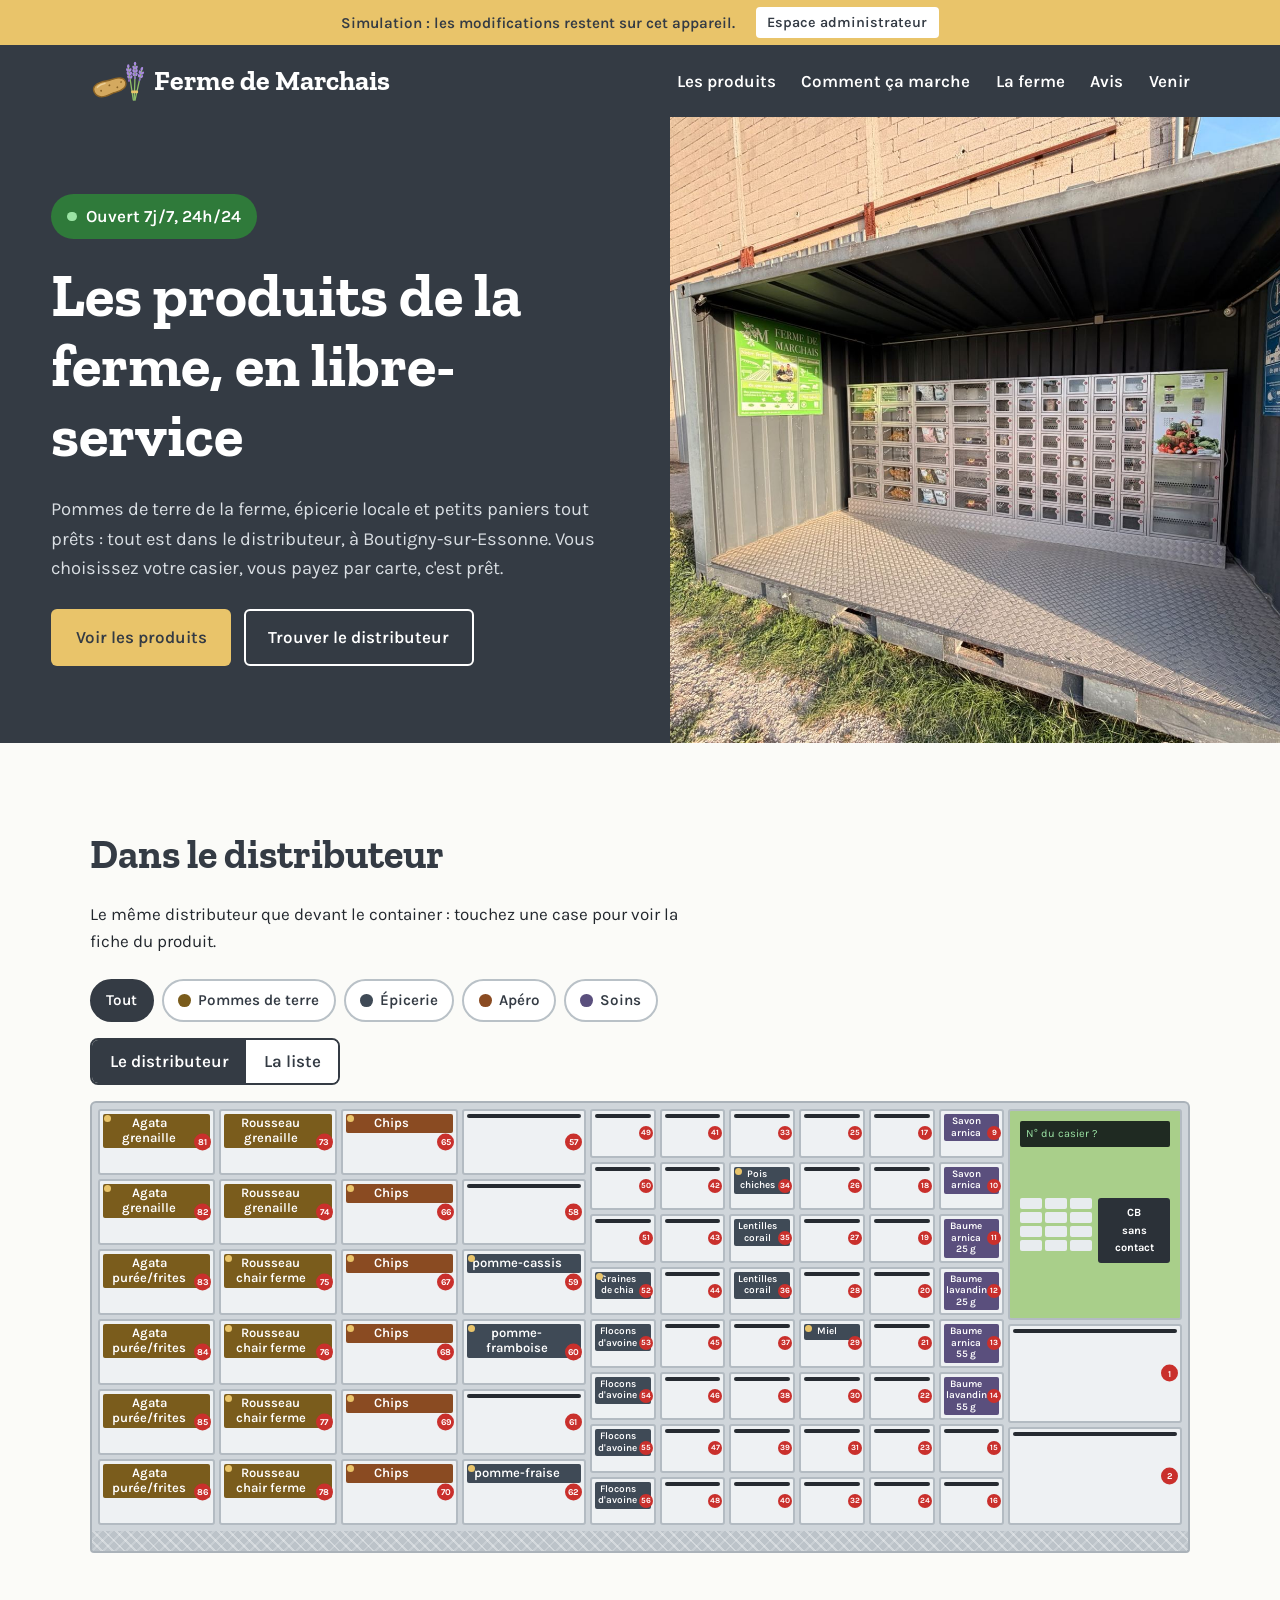
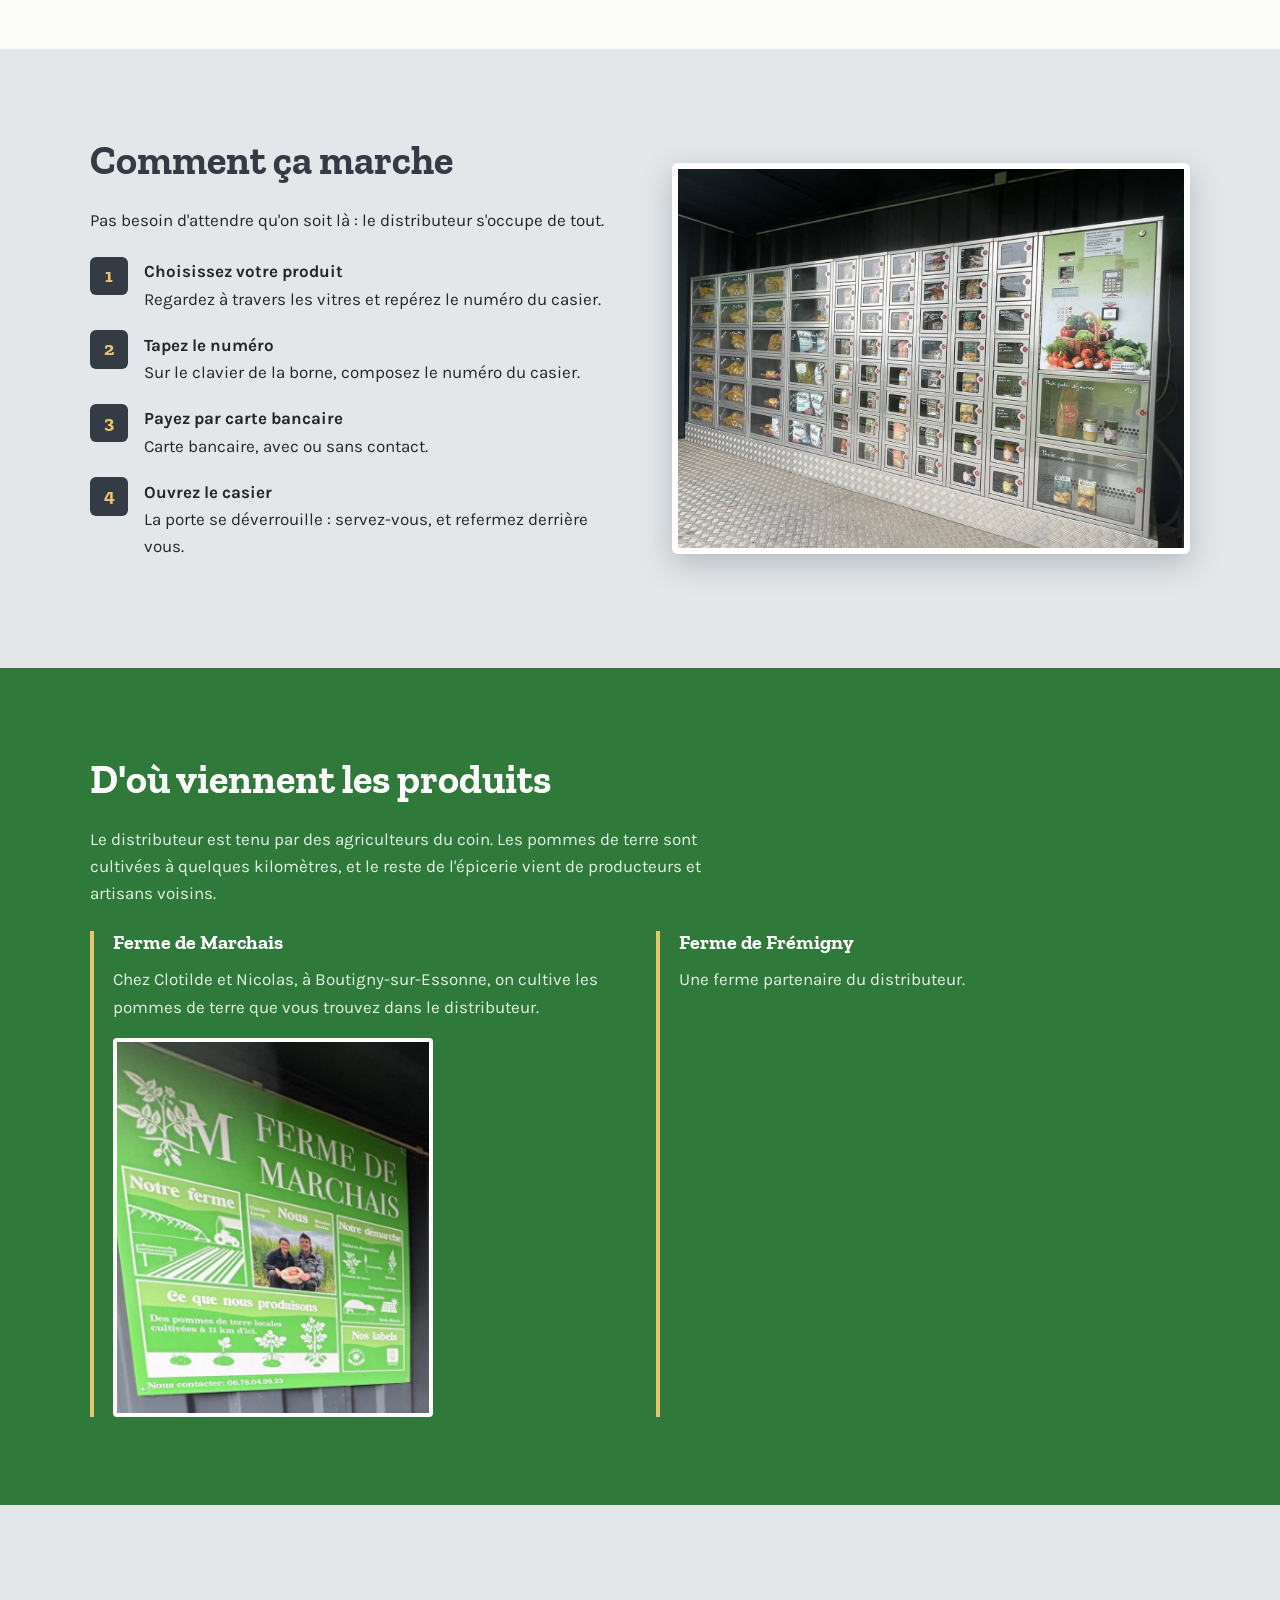
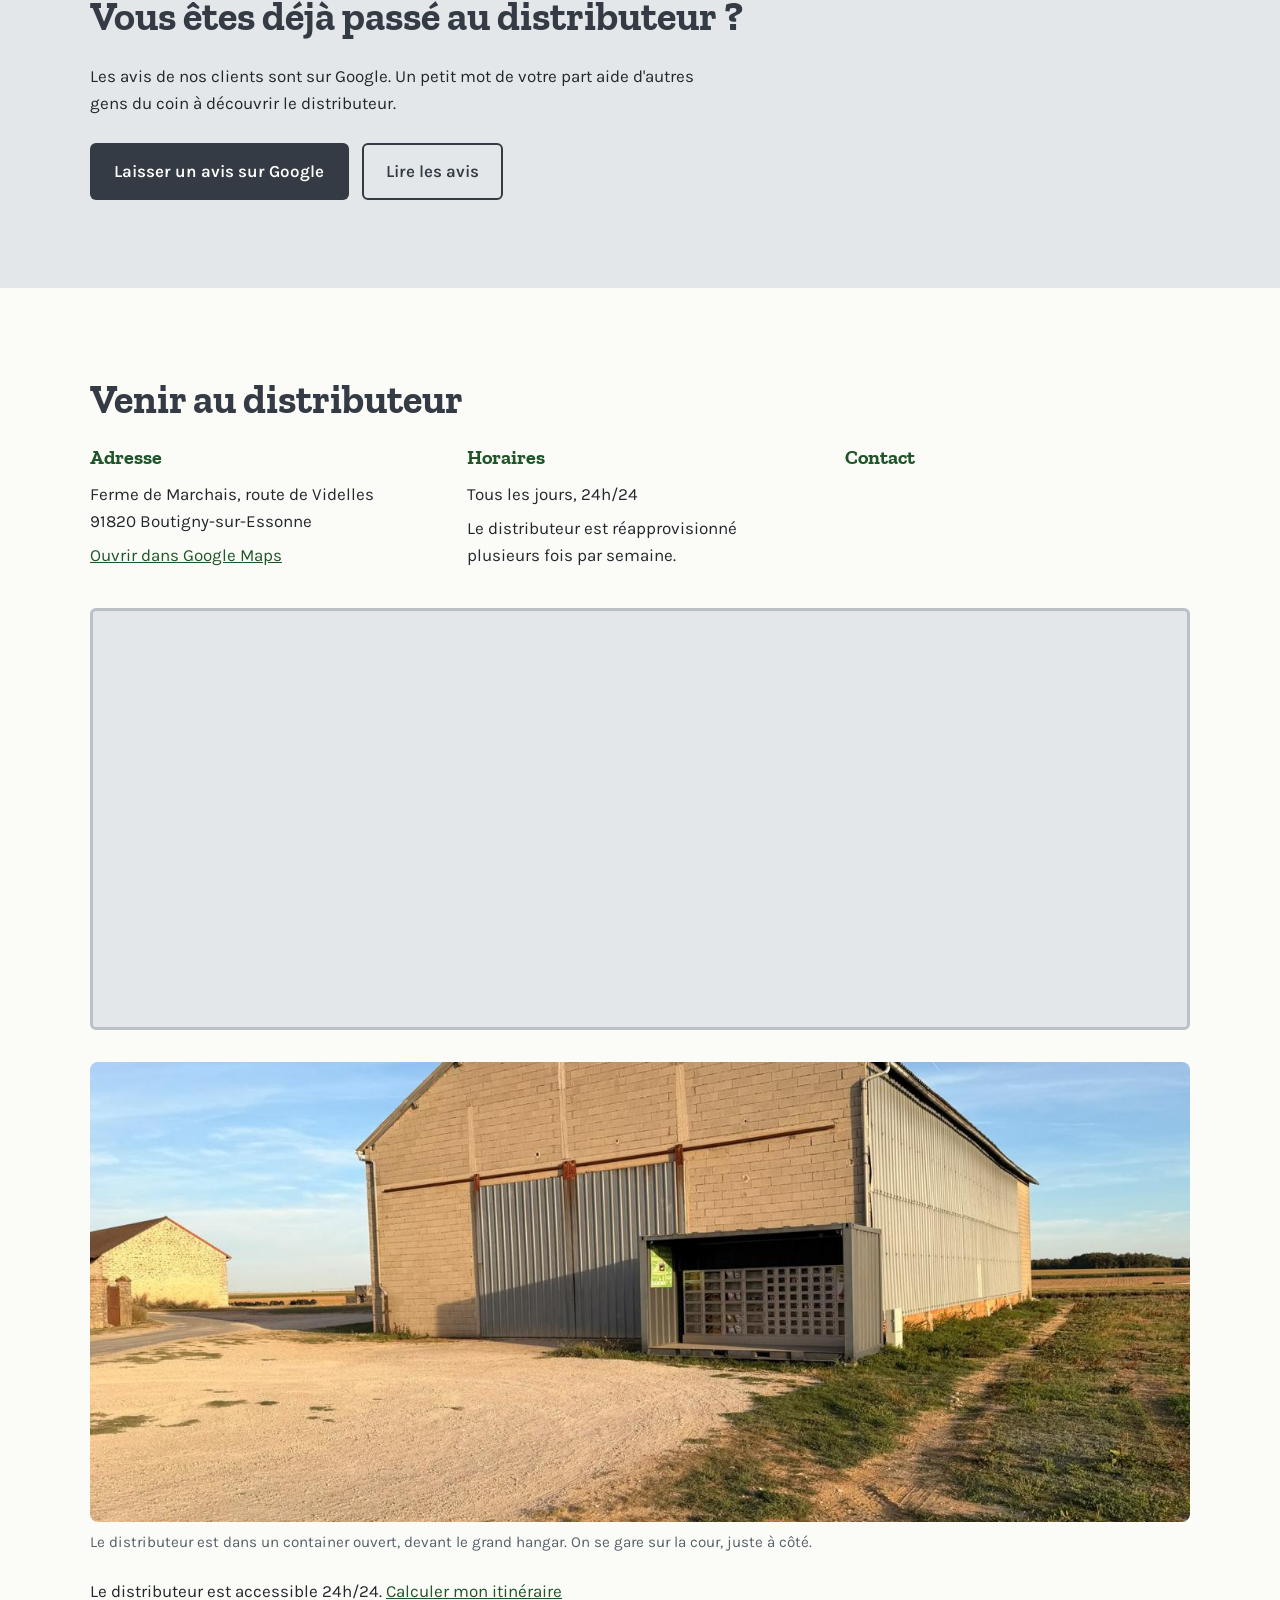
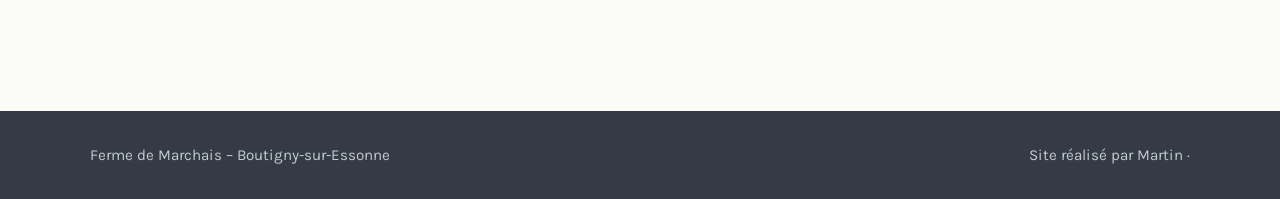
==== public/index.html @ 1f1c1bb7 "Logo : pomme de terre allongée, forme chair ferme Co-Authored-By: Claude Opus 5.5 <noreply@anthropic" ====
<!DOCTYPE html>
<html lang="fr">
<head>
<meta charset="utf-8">
<meta name="viewport" content="width=device-width, initial-scale=1, viewport-fit=cover">
<title>Le distributeur de la Ferme de Marchais – Boutigny-sur-Essonne</title>
<meta name="description" content="Distributeur automatique de produits de la ferme à Boutigny-sur-Essonne : pommes de terre, épicerie locale, packs petit-déjeuner et apéro. Paiement par carte bancaire.">

<!--
  ==========================================================
  SITE DU DISTRIBUTEUR – version test (Martin)
  ==========================================================
  Tout le site tient dans ce seul fichier :
    1. <style>  : l'apparence (couleurs, polices, mise en page)
    2. <body>   : le contenu, section par section
    3. <script> : une toute petite partie interactive (menu mobile)

  Les textes surlignés en jaune (classe "a-completer") sont
  des informations à vérifier ou compléter avec Nicolas.
  Une fois remplies, supprime simplement class="a-completer".

  Version publiée sur Claude : le contenu des casiers est enregistré
  dans la base de l'artifact, et les personnes qui ont le droit de
  modifier l'artifact voient le bouton "Modifier" dans chaque fiche.
  ==========================================================
-->

<!-- ===== POUR GOOGLE =====
     Ces lignes aident Google à comprendre le site et à afficher la ferme
     dans les résultats locaux. Remplacez https://votre-domaine.fr par
     l'adresse définitive du site une fois le nom de domaine en place. -->
<link rel="canonical" href="https://votre-domaine.fr/">
<meta property="og:type" content="website">
<meta property="og:title" content="Le distributeur de la Ferme de Marchais">
<meta property="og:description" content="Pommes de terre, chips, épicerie locale et jus de fruits en libre-service, 24h/24, à Boutigny-sur-Essonne. Paiement par carte bancaire.">
<meta property="og:image" content="https://votre-domaine.fr/photos/chips.jpg">
<meta property="og:locale" content="fr_FR">
<script type="application/ld+json">
{
  "@context": "https://schema.org",
  "@type": "GroceryStore",
  "name": "Distributeur automatique de la Ferme de Marchais",
  "description": "Distributeur automatique de produits de la ferme : pommes de terre, chips artisanales, épicerie locale et jus de fruits, en libre-service 24h/24.",
  "url": "https://votre-domaine.fr/",
  "address": {
    "@type": "PostalAddress",
    "addressLocality": "Boutigny-sur-Essonne",
    "postalCode": "91820",
    "addressCountry": "FR"
  },
  "geo": { "@type": "GeoCoordinates", "latitude": 48.4445002, "longitude": 2.3921995 },
  "openingHoursSpecification": {
    "@type": "OpeningHoursSpecification",
    "dayOfWeek": ["Monday","Tuesday","Wednesday","Thursday","Friday","Saturday","Sunday"],
    "opens": "00:00", "closes": "23:59"
  },
  "paymentAccepted": "Carte bancaire",
  "currenciesAccepted": "EUR",
  "areaServed": "Boutigny-sur-Essonne et alentours"
}
</script>

<link rel="preconnect" href="https://fonts.googleapis.com">
<link rel="preconnect" href="https://fonts.gstatic.com" crossorigin>
<link href="https://fonts.googleapis.com/css2?family=Zilla+Slab:wght@500;700&family=Karla:wght@400;600&display=swap" rel="stylesheet">

<style>
  /* ---------- 1. Les couleurs du site ----------
     Tirées des photos : le vert du panneau de la ferme,
     le gris ardoise du container, l'inox des casiers
     et le jaune des sacs de pommes de terre. */
  :root {
    --vert: #2f7a3a;        /* vert du panneau "Ferme de Marchais" */
    --vert-fonce: #1f5528;
    --ardoise: #343b44;     /* gris du container */
    --inox: #e3e7ea;        /* métal des casiers */
    --inox-bord: #b9c1c7;
    --patate: #e9c46a;      /* sacs de pommes de terre */
    --papier: #fbfbf8;
    --texte: #22272d;
    --texte-doux: #56606b;

    --police-titre: "Zilla Slab", Rockwell, "Roboto Slab", Georgia, serif;
    --police-texte: "Karla", "Segoe UI", Roboto, Helvetica, Arial, sans-serif;

    box-sizing: border-box;
    padding-top: env(safe-area-inset-top, 0px);
    padding-bottom: env(safe-area-inset-bottom, 0px);
  }
  *, *::before, *::after { box-sizing: inherit; }
  html { scroll-behavior: smooth; scroll-padding-top: calc(4.5rem + env(safe-area-inset-top, 0px)); }
  @media (prefers-reduced-motion: reduce) { html { scroll-behavior: auto; } }

  body {
    margin: 0;
    background: var(--papier);
    color: var(--texte);
    font-family: var(--police-texte);
    font-size: 1.0625rem;
    line-height: 1.6;
  }
  img { max-width: 100%; display: block; }
  a { color: var(--vert-fonce); }
  :focus-visible { outline: 3px solid var(--patate); outline-offset: 3px; }

  h1, h2, h3 { font-family: var(--police-titre); line-height: 1.15; margin: 0 0 .6em; }
  h2 { font-size: clamp(1.8rem, 4vw, 2.5rem); color: var(--ardoise); }
  h3 { font-size: 1.25rem; }
  p  { margin: 0 0 1em; max-width: 62ch; }

  .conteneur { width: min(1100px, 100% - 2.5rem); margin-inline: auto; }
  section { padding: clamp(3rem, 8vw, 5.5rem) 0; }

  /* Les infos à compléter apparaissent surlignées */
  .a-completer { background: #fff1a8; color: var(--texte); padding: 0 .25em; border-radius: 3px; }

  /* ---------- 2. Barre du haut ---------- */
  .entete {
    position: sticky; top: 0; z-index: 10;
    background: var(--ardoise); color: #fff;
  }
  .entete .conteneur { display: flex; align-items: center; justify-content: space-between; height: 4.5rem; }
  .logo { font-family: var(--police-titre); font-weight: 700; font-size: 1.75rem; color: #fff; text-decoration: none; white-space: nowrap;
          display: flex; align-items: center; gap: .55rem; }
  .logo-dessin { height: 2.6rem; width: auto; flex-shrink: 0; }
  .menu { display: flex; gap: 1.6rem; list-style: none; margin: 0; padding: 0; }
  .menu a { color: #fff; text-decoration: none; font-weight: 600; white-space: nowrap; }
  @media (max-width: 1000px) { .menu { gap: 1rem; } }
  .menu a:hover { color: var(--patate); }
  .bouton-menu { display: none; background: none; border: 2px solid #fff; color: #fff;
                 font: inherit; font-weight: 600; padding: .35rem .8rem; border-radius: 4px; cursor: pointer; }

  @media (max-width: 760px) {
    .logo { font-size: 1.35rem; gap: .4rem; }
    .logo-dessin { height: 2.1rem; }
    .bouton-menu { display: block; }
    .menu { display: none; position: absolute; top: 4.5rem; left: 0; right: 0;
            flex-direction: column; gap: 0; background: var(--ardoise); padding: .5rem 1.25rem 1rem; }
    .menu.ouvert { display: flex; }
    .menu a { display: block; padding: .7rem 0; border-top: 1px solid rgba(255,255,255,.15); }
  }

  /* ---------- 3. L'accueil (la photo du container) ---------- */
  .accueil { background: var(--ardoise); color: #fff; padding: 0; }
  .accueil-grille { display: grid; grid-template-columns: 1.1fr 1fr; align-items: stretch; min-height: 34rem; }
  .accueil-texte { padding: clamp(2.5rem, 6vw, 5rem) clamp(1.25rem, 4vw, 3.5rem); align-self: center; }
  .accueil h1 { font-size: clamp(2.3rem, 5.5vw, 3.8rem); margin-bottom: .4em; }
  .accueil p { color: #d9dee3; font-size: 1.15rem; }
  .accueil-photo { background-size: cover; background-position: center; min-height: 20rem; }
  .ouvert-badge {
    display: inline-flex; align-items: center; gap: .6rem;
    background: var(--vert); color: #fff; font-weight: 600;
    padding: .55rem 1rem; border-radius: 999px; margin-bottom: 1.4rem;
  }
  .ouvert-badge::before { content: ""; width: .6rem; height: .6rem; border-radius: 50%; background: #9be3a4; }
  .boutons { display: flex; flex-wrap: wrap; gap: .8rem; margin-top: 1.6rem; }
  .bouton {
    display: inline-block; padding: .8rem 1.4rem; border-radius: 6px;
    font-weight: 600; text-decoration: none; border: 2px solid transparent;
  }
  .bouton-plein { background: var(--patate); color: var(--ardoise); }
  .bouton-plein:hover { background: #f2d488; }
  .bouton-vide { border-color: #fff; color: #fff; }
  .bouton-vide:hover { background: rgba(255,255,255,.1); }

  @media (max-width: 860px) {
    .accueil-grille { grid-template-columns: 1fr; }
    .accueil-photo { order: -1; min-height: 16rem; }
  }

  /* ---------- 4. La façade du distributeur ----------
     Largeurs relevées sur la photo : 4 colonnes de grands casiers,
     6 colonnes de petits casiers, puis la borne de paiement.
     Le rapport largeur / hauteur (1480 / 435) est celui du vrai meuble. */
  .filtres { display: flex; flex-wrap: wrap; gap: .5rem; margin: 1.5rem 0 1rem; }
  .filtre {
    font: inherit; font-weight: 600; font-size: .95rem; cursor: pointer;
    display: inline-flex; align-items: center; gap: .45rem;
    padding: .45rem .9rem; border-radius: 999px;
    background: #fff; color: var(--ardoise); border: 2px solid var(--inox-bord);
  }
  .filtre.actif { background: var(--ardoise); color: #fff; border-color: var(--ardoise); }
  .pastille { width: .8rem; height: .8rem; border-radius: 50%; display: inline-block; }

  /* Couleur de la vitre selon la famille de produits */
  .pdt      { --teinte: #7a5c1c; }
  .epicerie { --teinte: #3f4a56; }
  .apero    { --teinte: #8a4b22; }
  .soins    { --teinte: #5a4f7d; }
  .pack     { --teinte: #2f7a3a; }
  .vide     { --teinte: #262b31; }
  .pastille { background: var(--teinte); }

  .glisser { display: none; color: var(--texte-doux); font-size: .9rem; margin-bottom: .5rem; }
  .facade-defil { overflow-x: auto; padding-bottom: .5rem; -webkit-overflow-scrolling: touch; }
  .facade {
    min-width: 1000px;
    aspect-ratio: 1480 / 435;
    display: grid;
    grid-template-columns: 125fr 125fr 125fr 132fr repeat(6, 70fr) 185fr;
    gap: 4px; padding: 6px;
    background: #cfd5da;
    border: 2px solid #aab2b9; border-bottom: 0;
    border-radius: 6px 6px 0 0;
  }
  .socle {
    min-width: 1000px; height: 22px;
    background:
      repeating-linear-gradient(45deg, transparent 0 6px, rgba(255,255,255,.35) 6px 8px),
      repeating-linear-gradient(-45deg, #bcc3c9 0 6px, #c9cfd4 6px 8px);
    border: 2px solid #aab2b9; border-top: 0; border-radius: 0 0 4px 4px;
  }
  .colonne { display: grid; gap: 4px; }
  .colonne.grands { grid-template-rows: repeat(6, 1fr); }
  .colonne.petits { grid-template-rows: repeat(8, 1fr); }
  .colonne.borne  { grid-template-rows: 225fr 105fr 105fr; }

  .case {
    position: relative; min-width: 0; min-height: 0;
    padding: 3px; cursor: pointer;
    background: #eef1f3; border: 2px solid #b3bbc2; border-radius: 3px;
    font: inherit; color: #fff; display: flex;
  }
  .case .vitre {
    flex: 1; min-width: 0; overflow: hidden;
    background: var(--teinte); border-radius: 2px;
    display: flex; align-items: center; justify-content: center; text-align: center;
    font-size: 11px; line-height: 1.15; font-weight: 600; padding: 2px 3px;
  }
  .colonne.grands .case .vitre { font-size: 13px; padding-right: 18px; }
  .colonne.petits .case .vitre { font-size: 10px; padding-right: 13px; hyphens: auto; }
  .colonne.petits .case .no { width: 14px; height: 14px; font-size: 8px; right: 1px; }
  .case .no {
    position: absolute; right: 2px; top: 50%; transform: translateY(-50%);
    width: 17px; height: 17px; border-radius: 50%;
    background: #c9302c; color: #fff; font-size: 9px; font-weight: 700;
    display: grid; place-items: center;
  }
  .case.vide .vitre { color: #7d8791; font-weight: 400; }
  .case:hover { border-color: var(--ardoise); }
  .case.choisie { border-color: var(--patate); box-shadow: 0 0 0 3px var(--patate); z-index: 1; }
  .facade.filtre-on .case:not(.garde) { opacity: .25; }

  .case.pack .vitre { font-size: 15px; font-family: var(--police-titre); }
  .borne-ecran {
    background: #a9cf8a; border: 2px solid #b3bbc2; border-radius: 3px;
    display: grid; grid-template-columns: 1fr 1fr; gap: 6px; padding: 10px; cursor: pointer;
    font: inherit; color: var(--ardoise); text-align: left;
  }
  .borne-ecran .ecran { grid-column: 1 / -1; background: #1f2a22; color: #9be3a4; border-radius: 2px;
                        font-size: 11px; padding: 4px 6px; align-self: start; }
  .borne-ecran .clavier { display: grid; grid-template-columns: repeat(3, 1fr); gap: 3px; align-self: start; }
  .borne-ecran .clavier span { background: #e8ecef; border-radius: 2px; height: 11px; }
  .borne-ecran .cb { align-self: start; background: #2b3138; color: #fff; border-radius: 3px;
                     font-size: 11px; font-weight: 700; padding: 6px 4px; text-align: center; }

  .fiche {
    margin-top: 1.2rem; min-height: 7.5rem;
    background: #fff; border: 3px solid var(--inox-bord); border-radius: 6px;
    padding: 1.2rem 1.4rem;
    display: grid; grid-template-columns: auto 1fr auto; gap: .4rem 1.2rem; align-items: start;
  }
  .fiche-vide { grid-column: 1 / -1; color: var(--texte-doux); margin: 0; align-self: center; }
  .fiche .grand-no {
    width: 3rem; height: 3rem; border-radius: 50%;
    background: #c9302c; color: #fff; font-weight: 700; font-size: 1.15rem;
    display: grid; place-items: center;
  }
  .fiche .fiche-photo { margin-top: .8rem; max-width: 260px; max-height: 220px; object-fit: cover; border-radius: 4px; border: 3px solid var(--inox); }
  .fiche h3 { margin: .1rem 0 .3rem; font-size: 1.4rem; color: var(--ardoise); }
  .fiche p { margin: 0; color: var(--texte-doux); }
  .fiche .fiche-prix { font-family: var(--police-titre); font-weight: 700; font-size: 1.5rem; color: var(--vert-fonce); white-space: nowrap; }
  .fiche .famille { display: inline-flex; align-items: center; gap: .4rem; font-size: .9rem; margin-top: .5rem; color: var(--texte-doux); }
  @media (max-width: 1060px) { .glisser { display: block; } }

  /* Bascule distributeur / liste */
  .vues { display: inline-flex; border: 2px solid var(--ardoise); border-radius: 8px; overflow: hidden; margin-bottom: 1rem; }
  .vue { font: inherit; font-weight: 600; padding: .5rem 1.1rem; border: 0; background: #fff; color: var(--ardoise); cursor: pointer; }
  .vue[aria-pressed="true"] { background: var(--ardoise); color: #fff; }

  /* Vue liste */
  .liste { list-style: none; margin: 0; padding: 0; display: grid; grid-template-columns: repeat(auto-fill, minmax(280px, 1fr)); gap: .8rem; }
  .produit {
    display: grid; grid-template-columns: auto 1fr auto; gap: .2rem .9rem; align-items: start;
    background: #fff; border: 2px solid var(--inox-bord); border-left: 8px solid var(--teinte); border-radius: 6px; padding: .9rem 1rem;
  }
  .produit img { grid-row: span 3; width: 64px; height: 64px; object-fit: cover; border-radius: 4px; }
  .produit.sans { grid-template-columns: 1fr auto; }
  .produit.sans p, .produit.sans .numeros { grid-column: 1 / -1; }
  .produit h3 { font-size: 1.05rem; margin: 0; color: var(--ardoise); }
  .produit .p-prix { font-family: var(--police-titre); font-weight: 700; color: var(--vert-fonce); white-space: nowrap; }
  .produit p { grid-column: 2 / -1; margin: 0; font-size: .92rem; color: var(--texte-doux); }
  .produit .numeros { grid-column: 2 / -1; display: flex; flex-wrap: wrap; gap: .25rem; margin-top: .3rem; font-size: .8rem; color: var(--texte-doux); align-items: center; }
  .produit .numeros b { background: #c9302c; color: #fff; border-radius: 999px; min-width: 1.5rem; padding: 0 .35rem; text-align: center; font-size: .75rem; line-height: 1.5rem; }
  .liste .masque { display: none; }
  @media (max-width: 560px) {
    .fiche { grid-template-columns: auto 1fr; }
    .fiche .fiche-prix { grid-column: 2; }
  }

  /* ---------- 5. Mode d'emploi ---------- */
  .fond-inox { background: var(--inox); }
  .deux-colonnes { display: grid; grid-template-columns: 1fr 1fr; gap: clamp(2rem, 5vw, 4rem); align-items: center; }
  @media (max-width: 860px) { .deux-colonnes { grid-template-columns: 1fr; } }
  .photo-cadre { border: 6px solid #fff; border-radius: 6px; box-shadow: 0 10px 30px rgba(52,59,68,.25); }
  ol.etapes { list-style: none; counter-reset: etape; padding: 0; margin: 1.5rem 0 0; }
  ol.etapes li {
    counter-increment: etape; position: relative;
    padding: 0 0 1.2rem 3.4rem; min-height: 2.6rem;
  }
  ol.etapes li::before {
    content: counter(etape);
    position: absolute; left: 0; top: -.1rem;
    width: 2.4rem; height: 2.4rem; border-radius: 6px;
    background: var(--ardoise); color: var(--patate);
    font-family: var(--police-titre); font-weight: 700; font-size: 1.2rem;
    display: grid; place-items: center;
  }
  ol.etapes strong { display: block; }

  /* ---------- 6. La ferme ---------- */
  .ferme { background: var(--vert); color: #fff; }
  .ferme h2 { color: #fff; }
  .ferme p { color: #e4f1e6; }
  .fermes { display: grid; grid-template-columns: 1fr 1fr; gap: 2rem; margin-top: 1.5rem; }
  @media (max-width: 760px) { .fermes { grid-template-columns: 1fr; } }
  .fermes > div { border-left: 4px solid var(--patate); padding-left: 1.2rem; }
  .ferme .a-completer { color: var(--texte); }

  /* ---------- 7. Accès et contact ---------- */
  .infos { display: grid; grid-template-columns: repeat(auto-fit, minmax(240px, 1fr)); gap: 2rem; }
  .infos h3 { color: var(--vert-fonce); }
  .infos p { margin-bottom: .4em; }


  /* ---------- Carte et panneau ---------- */
  .carte { margin-top: 2.5rem; border: 3px solid var(--inox-bord); border-radius: 6px; overflow: hidden; background: var(--inox); }
  .carte iframe { display: block; width: 100%; height: clamp(18rem, 45vw, 26rem); border: 0; }
  .panneau { margin-top: 1rem; width: 100%; max-width: 320px; border-radius: 4px; border: 4px solid #fff; }

  .bouton-avis-plein { background: var(--ardoise); color: #fff; }
  .bouton-avis-plein:hover { background: #4a525c; }
  .bouton-avis-vide { border-color: var(--ardoise); color: var(--ardoise); }
  .bouton-avis-vide:hover { background: #fff; }

  /* ---------- Fiche détaillée et administration ---------- */
  .etat { color: var(--texte-doux); font-size: .95rem; }
  .bandeau-admin { background: #fff5cf; border-left: 5px solid var(--patate); padding: .7rem 1rem; border-radius: 4px; margin: 1rem 0; }
  [hidden] { display: none !important; }

  dialog#fiche {
    width: min(760px, 100vw - 1.5rem); max-height: calc(100dvh - 2rem);
    padding: 0; border: 0; border-radius: 10px; background: #fff; color: var(--texte); overflow: auto;
    box-shadow: 0 20px 60px rgba(0,0,0,.35);
  }
  dialog#fiche::backdrop { background: rgba(35,40,46,.6); }
  .fiche-contenu { padding: 1.4rem 1.5rem 1.6rem; }
  .fiche-haut { display: flex; align-items: flex-start; gap: .9rem; }
  .fiche-haut h3 { font-size: 1.6rem; margin: .15rem 0 .2rem; color: var(--ardoise); flex: 1; }
  .grand-no { width: 2.8rem; height: 2.8rem; border-radius: 50%; background: #c9302c; color: #fff; font-weight: 700; display: grid; place-items: center; flex: none; }
  .fermer { font: inherit; font-size: 1.5rem; line-height: 1; background: none; border: 0; cursor: pointer; color: var(--texte-doux); padding: .2rem .4rem; }
  .fiche-infos { display: flex; flex-wrap: wrap; gap: .5rem 1rem; align-items: center; margin: .4rem 0 1rem; color: var(--texte-doux); }
  .fiche-prix { font-family: var(--police-titre); font-weight: 700; font-size: 1.6rem; color: var(--vert-fonce); }
  .badge-bio { background: #dff1e1; color: var(--vert-fonce); font-weight: 700; font-size: .85rem; padding: .15rem .6rem; border-radius: 999px; }
  .famille { display: inline-flex; align-items: center; gap: .4rem; }
  .galerie { display: grid; grid-template-columns: 1fr; gap: .5rem; margin-bottom: 1rem; }
  .galerie .principale { width: 100%; max-height: 360px; object-fit: cover; border-radius: 8px; background: var(--inox); }
  .vignettes { display: flex; gap: .5rem; flex-wrap: wrap; }
  .vignettes button { padding: 0; border: 3px solid transparent; border-radius: 6px; cursor: pointer; background: none; }
  .vignettes button[aria-current="true"] { border-color: var(--patate); }
  .vignettes img { width: 72px; height: 54px; object-fit: cover; border-radius: 4px; display: block; }
  .fiche-bloc h4 { font-family: var(--police-titre); font-size: 1.05rem; margin: 1rem 0 .3rem; color: var(--ardoise); }
  .fiche-bloc p { margin: 0; white-space: pre-line; }
  .fiche-casiers { margin-top: 1.1rem; font-size: .9rem; color: var(--texte-doux); display: flex; flex-wrap: wrap; gap: .3rem; align-items: center; }
  .fiche-casiers b { background: #c9302c; color: #fff; border-radius: 999px; min-width: 1.6rem; padding: 0 .4rem; text-align: center; line-height: 1.6rem; font-size: .8rem; }
  .actions-fiche { display: flex; flex-wrap: wrap; gap: .7rem; margin-top: 1.4rem; align-items: center; }
  .btn { font: inherit; font-weight: 600; cursor: pointer; padding: .65rem 1.2rem; border-radius: 6px; border: 2px solid var(--ardoise); background: var(--ardoise); color: #fff; }
  .btn.clair { background: #fff; color: var(--ardoise); }
  .btn:disabled { opacity: .5; cursor: wait; }
  .message { font-size: .95rem; }
  .message.ok { color: var(--vert-fonce); font-weight: 600; }
  .message.err { color: #a3221c; font-weight: 600; }

  .form-admin label { display: block; font-weight: 600; margin: .8rem 0 .25rem; }
  .form-admin input[type=text], .form-admin select, .form-admin textarea {
    width: 100%; font: inherit; padding: .55rem .7rem; border: 2px solid var(--inox-bord); border-radius: 6px; background: #fff; color: var(--texte);
  }
  .form-admin textarea { min-height: 5.5rem; resize: vertical; }
  .form-admin .aide { font-weight: 400; color: var(--texte-doux); font-size: .88rem; }
  .form-admin .deux { display: grid; grid-template-columns: 1fr 1fr; gap: 0 1rem; }
  @media (max-width: 560px) { .form-admin .deux { grid-template-columns: 1fr; } }
  .case-a-cocher { display: flex !important; align-items: center; gap: .5rem; }
  .photos-admin { display: flex; flex-wrap: wrap; gap: .6rem; margin: .3rem 0; }
  .photo-admin { position: relative; }
  .photo-admin img { width: 110px; height: 82px; object-fit: cover; border-radius: 6px; display: block; border: 2px solid var(--inox-bord); }
  .photo-admin .retirer { position: absolute; top: -8px; right: -8px; width: 26px; height: 26px; border-radius: 50%; border: 0; background: #a3221c; color: #fff; cursor: pointer; font-weight: 700; }
  .photo-admin .premiere { position: absolute; bottom: 4px; left: 4px; font-size: .7rem; background: rgba(0,0,0,.6); color: #fff; border: 0; border-radius: 3px; padding: 1px 5px; cursor: pointer; }
  .case .photo-ok { position: absolute; left: 4px; top: 4px; width: 7px; height: 7px; border-radius: 50%; background: var(--patate); }
  .facade.admin .case.a-completer .vitre { outline: 2px dashed var(--patate); outline-offset: -4px; }

  .lieu { margin: 2rem 0 0; }
  .lieu img { width: 100%; max-height: 460px; object-fit: cover; border-radius: 8px; }
  .lieu figcaption { color: var(--texte-doux); font-size: .95rem; margin-top: .5rem; }

  /* Boutons « + » et mode simulation */
  .ligne-plus { display: flex; gap: .5rem; }
  .ligne-plus select { flex: 1; }
  .btn-plus { font: inherit; font-weight: 700; cursor: pointer; border: 2px solid var(--vert); background: #fff; color: var(--vert-fonce); border-radius: 6px; padding: 0 .8rem; white-space: nowrap; }
  .btn-plus:hover { background: #eaf5ec; }
  .choix-produit { background: var(--inox); border-radius: 8px; padding: .2rem .9rem .8rem; margin-top: .6rem; }
  .choix-produit .aide { margin: .4rem 0 0; }
  .nouvelle-famille { display: flex; gap: .5rem; margin-top: .5rem; align-items: center; }
  .nouvelle-famille input[type=text] { flex: 1; }
  .nouvelle-famille input[type=color] { width: 3rem; height: 2.5rem; border: 2px solid var(--inox-bord); border-radius: 6px; padding: 2px; background: #fff; }
  .barre-simulation { background: var(--patate); color: var(--ardoise); display: flex; flex-wrap: wrap; gap: .5rem 1rem; align-items: center; justify-content: center; padding: .45rem 1rem; font-weight: 600; font-size: .95rem; }
  .barre-simulation button, .barre-simulation a { font: inherit; font-size: .9rem; background: #fff; color: var(--ardoise); border: 0; border-radius: 4px; padding: .25rem .7rem; cursor: pointer; text-decoration: none; margin-left: .3rem; }
  #sim-admin { display: inline-flex; flex-wrap: wrap; gap: .3rem; }
  #sim-admin[hidden] { display: none !important; }
  dialog#dialogue-connexion { border: 0; border-radius: 10px; padding: 0; width: min(420px, 100vw - 1.5rem); }
  dialog#dialogue-connexion::backdrop { background: rgba(35,40,46,.6); }
  .carte { margin-top: 2rem; }

  footer { background: var(--ardoise); color: #c4cbd2; padding: 2rem 0; font-size: .95rem; }
  footer a { color: #fff; }
  footer .conteneur { display: flex; flex-wrap: wrap; gap: 1rem; justify-content: space-between; }
</style>
</head>

<body>

<!-- ===== BARRE DU HAUT ===== -->
<div class="barre-simulation" id="barre-simulation" hidden>
  <span id="sim-texte">Simulation&nbsp;: les modifications restent sur cet appareil.</span>
  <button type="button" id="sim-connexion">Espace administrateur</button>
  <span id="sim-admin" hidden>
    <a href="affiche.html">Affiche QR code</a>
    <button type="button" id="sim-zero">Remettre à zéro</button>
    <button type="button" id="sim-deconnexion">Se déconnecter</button>
  </span>
</div>
<header class="entete">
  <div class="conteneur">
    <a class="logo" href="#accueil">
      <svg class="logo-dessin" viewBox="0 0 64 48" aria-hidden="true">
        <!-- pomme de terre -->
        <g transform="rotate(-18 23 30)">
          <path d="M4 30C3 24.5 8 21.5 15 21.5C20 21.5 23 23 28 22.5C35 22 42 24 42 30C42 36 35 38.5 28 37.8C23 37.3 20 38.5 15 38.5C8 38.5 5 35.5 4 30Z" fill="#d4a95f" stroke="#8a6326" stroke-width="1.6"/>
          <path d="M9 26C12 24 16 23.8 19 24.2" fill="none" stroke="#ecd09a" stroke-width="1.5" stroke-linecap="round"/>
          <g fill="#8a6326"><circle cx="12" cy="31" r="1.1"/><circle cx="23" cy="28" r="1.1"/><circle cx="31" cy="33" r="1.1"/><circle cx="37" cy="28.5" r="1"/></g>
        </g>
        <!-- brin de lavande -->
        <g fill="none" stroke="#8fbf6a" stroke-width="1.5" stroke-linecap="round">
          <path d="M50 45Q47 26 44 6"/><path d="M51 45Q52 24 52 3"/><path d="M52 45Q56 27 60 9"/>
        </g>
        <g fill="#a98ae0">
          <ellipse cx="44.2" cy="6" rx="1.4" ry="2.2"/>
          <ellipse cx="43.2" cy="10.5" rx="1.4" ry="2.2" transform="rotate(-25 43.2 10.5)"/><ellipse cx="46.4" cy="10.5" rx="1.4" ry="2.2" transform="rotate(25 46.4 10.5)"/>
          <ellipse cx="43.8" cy="14.5" rx="1.4" ry="2.2" transform="rotate(-25 43.8 14.5)"/><ellipse cx="47" cy="14.5" rx="1.4" ry="2.2" transform="rotate(25 47 14.5)"/>
          <ellipse cx="44.4" cy="18.5" rx="1.3" ry="2" transform="rotate(-25 44.4 18.5)"/><ellipse cx="47.6" cy="18.5" rx="1.3" ry="2" transform="rotate(25 47.6 18.5)"/>
          <ellipse cx="52" cy="3" rx="1.4" ry="2.2"/>
          <ellipse cx="50.4" cy="7.5" rx="1.4" ry="2.2" transform="rotate(-25 50.4 7.5)"/><ellipse cx="53.6" cy="7.5" rx="1.4" ry="2.2" transform="rotate(25 53.6 7.5)"/>
          <ellipse cx="50.4" cy="11.5" rx="1.4" ry="2.2" transform="rotate(-25 50.4 11.5)"/><ellipse cx="53.6" cy="11.5" rx="1.4" ry="2.2" transform="rotate(25 53.6 11.5)"/>
          <ellipse cx="50.4" cy="15.5" rx="1.3" ry="2" transform="rotate(-25 50.4 15.5)"/><ellipse cx="53.6" cy="15.5" rx="1.3" ry="2" transform="rotate(25 53.6 15.5)"/>
          <ellipse cx="59.8" cy="9" rx="1.4" ry="2.2" transform="rotate(25 59.8 9)"/>
          <ellipse cx="57.6" cy="13" rx="1.4" ry="2.2" transform="rotate(-5 57.6 13)"/><ellipse cx="60.6" cy="14" rx="1.4" ry="2.2" transform="rotate(45 60.6 14)"/>
          <ellipse cx="56.6" cy="17" rx="1.3" ry="2" transform="rotate(-5 56.6 17)"/><ellipse cx="59.6" cy="18" rx="1.3" ry="2" transform="rotate(45 59.6 18)"/>
        </g>
        <g fill="#8a6bc9">
          <ellipse cx="45" cy="22.5" rx="1.1" ry="1.7"/><ellipse cx="52" cy="19.5" rx="1.1" ry="1.7"/><ellipse cx="57.4" cy="21.5" rx="1.1" ry="1.7" transform="rotate(20 57.4 21.5)"/>
        </g>
        <rect x="47.5" y="34" width="8" height="3.2" rx="1.2" fill="#e8c46a"/>
      </svg>
      <span data-info="nom">Ferme de Marchais</span>
    </a>
    <button class="bouton-menu" aria-expanded="false" aria-controls="menu">Menu</button>
    <ul class="menu" id="menu">
      <li><a href="#produits">Les produits</a></li>
      <li><a href="#mode-emploi">Comment ça marche</a></li>
      <li><a href="#ferme">La ferme</a></li>
      <li><a href="#avis">Avis</a></li>
      <li><a href="#acces">Venir</a></li>
    </ul>
  </div>
</header>

<main>

<!-- ===== ACCUEIL ===== -->
<section class="accueil" id="accueil">
  <div class="accueil-grille">
    <div class="accueil-texte">
      <!-- Horaires à confirmer avec Nicolas -->
      <span class="ouvert-badge"><span>Ouvert <span data-info="horaires">7j/7, 24h/24</span></span></span>
      <h1 data-info="titre">Les produits de la ferme, en libre-service</h1>
      <p data-info="accroche">Pommes de terre de la ferme, épicerie locale et petits paniers tout prêts&nbsp;: tout est dans le distributeur, à Boutigny-sur-Essonne. Vous choisissez votre casier, vous payez par carte, c'est prêt.</p>
      <div class="boutons">
        <a class="bouton bouton-plein" href="#produits">Voir les produits</a>
        <a class="bouton bouton-vide" href="#acces">Trouver le distributeur</a>
      </div>
    </div>
    <div class="accueil-photo" role="img" aria-label="Le container du distributeur automatique, ouvert, avec les casiers et les panneaux des fermes"
         style="background-image:url('[data-uri]')"></div>
  </div>
</section>

<section id="produits">
  <div class="conteneur">
    <h2>Dans le distributeur</h2>
    <p>Le même distributeur que devant le container&nbsp;: touchez une case pour voir la fiche du produit.</p>

    <div class="bandeau-admin" id="bandeau-admin" hidden>
      Mode administrateur&nbsp;: touchez un casier, puis <strong>Modifier</strong> pour changer le produit, la description ou les photos.
      <button class="btn clair" type="button" id="bouton-infos" style="margin-left:.7rem">Informations du site</button>
    </div>

    <div class="filtres" id="filtres" role="group" aria-label="Afficher une famille de produits"></div>

    <div class="vues" role="group" aria-label="Affichage">
      <button class="vue" data-vue="facade" aria-pressed="true">Le distributeur</button>
      <button class="vue" data-vue="liste" aria-pressed="false">La liste</button>
    </div>

    <p class="etat" id="etat">Chargement du contenu du distributeur…</p>

    <div id="bloc-facade">
      <p class="glisser">Faites glisser le distributeur vers la gauche pour tout voir.</p>
      <div class="facade-defil">
        <div class="facade" id="facade"></div>
        <div class="socle" aria-hidden="true"></div>
      </div>
    </div>

    <div id="bloc-liste" hidden>
      <ul class="liste" id="liste"></ul>
    </div>
  </div>
</section>

<!-- Connexion de démonstration (mode simulation uniquement) -->
<dialog id="dialogue-connexion" aria-labelledby="c-titre">
  <form class="fiche-contenu form-admin" id="form-connexion">
    <h3 id="c-titre" style="margin-top:0">Espace administrateur</h3>
    <p class="aide" id="c-aide">Simulation&nbsp;: identifiant <strong>clotilde</strong>, mot de passe <strong>demo</strong>.</p>
    <label for="c-identifiant">Identifiant</label><input type="text" id="c-identifiant" autocomplete="username" required>
    <label for="c-mdp">Mot de passe</label><input type="password" id="c-mdp" autocomplete="current-password" required style="width:100%;font:inherit;padding:.55rem .7rem;border:2px solid var(--inox-bord);border-radius:6px">
    <p class="message err" id="c-erreur" hidden>Identifiant ou mot de passe incorrect.</p>
    <div class="actions-fiche"><button class="btn" type="submit">Se connecter</button><button class="btn clair" type="button" id="c-annuler">Annuler</button></div>
  </form>
</dialog>

<!-- Fiche détaillée d'un produit (et formulaire de modification pour l'administrateur) -->
<dialog id="fiche" aria-labelledby="fiche-titre">
  <div class="fiche-contenu" id="fiche-contenu"></div>
</dialog>

<!-- ===== MODE D'EMPLOI ===== -->
<section class="fond-inox" id="mode-emploi">
  <div class="conteneur deux-colonnes">
    <div>
      <h2>Comment ça marche</h2>
      <p>Pas besoin d'attendre qu'on soit là&nbsp;: le distributeur s'occupe de tout.</p>
      <ol class="etapes">
        <li><strong>Choisissez votre produit</strong>Regardez à travers les vitres et repérez le numéro du casier.</li>
        <li><strong>Tapez le numéro</strong>Sur le clavier de la borne, composez le numéro du casier.</li>
        <li><strong>Payez par carte bancaire</strong>Carte bancaire, avec ou sans contact.</li>
        <li><strong>Ouvrez le casier</strong>La porte se déverrouille&nbsp;: servez-vous, et refermez derrière vous.</li>
      </ol>
    </div>
    <img class="photo-cadre" alt="Les casiers en inox du distributeur, remplis de pommes de terre, chips, épicerie et packs"
         src="[data-uri]">
  </div>
</section>

<!-- ===== LA FERME =====
     À réécrire avec Nicolas : histoire de la ferme, ce qu'ils cultivent,
     leur façon de travailler. Une photo d'eux ou des champs serait idéale. -->
<section class="ferme" id="ferme">
  <div class="conteneur">
    <h2>D'où viennent les produits</h2>
    <p>Le distributeur est tenu par des agriculteurs du coin. Les pommes de terre sont cultivées à quelques kilomètres, et le reste de l'épicerie vient de producteurs et artisans voisins.</p>
    <div class="fermes">
      <div>
        <h3>Ferme de Marchais</h3>
        <p data-info="texteFerme">Chez Clotilde et Nicolas, à Boutigny-sur-Essonne, on cultive les pommes de terre que vous trouvez dans le distributeur.</p>
        <!-- Photo du panneau de la ferme. À remplacer par une photo en meilleure
             qualité de Clotilde et Nicolas ou des champs quand vous l'aurez. -->
        <img class="panneau" alt="Le panneau de la Ferme de Marchais, avec la photo des agriculteurs"
             src="[data-uri]">
      </div>
      <div>
        <h3>Ferme de Frémigny</h3>
        <p data-info="texteFerme2">Une ferme partenaire du distributeur.</p>
      </div>
    </div>
  </div>
</section>

<!-- ===== AVIS CLIENTS =====
     Les avis restent sur Google : on renvoie les visiteurs vers la fiche
     pour les lire, et on invite les clients contents à en laisser un. -->
<section class="fond-inox" id="avis">
  <div class="conteneur">
    <h2>Vous êtes déjà passé au distributeur&nbsp;?</h2>
    <p>Les avis de nos clients sont sur Google. Un petit mot de votre part aide d'autres gens du coin à découvrir le distributeur.</p>
    <div class="boutons">
      <a class="bouton bouton-avis-plein" href="https://search.google.com/local/writereview?placeid=ChIJy3whN5Pr5UcRu8jiGLzvrew" target="_blank" rel="noopener">Laisser un avis sur Google</a>
      <a class="bouton bouton-avis-vide" href="https://maps.app.goo.gl/9ZBWHezbAu4fL3ue9" target="_blank" rel="noopener">Lire les avis</a>
    </div>
  </div>
</section>

<!-- ===== ACCÈS ET CONTACT ===== -->
<section id="acces">
  <div class="conteneur">
    <h2>Venir au distributeur</h2>
    <div class="infos">
      <div>
        <h3>Adresse</h3>
        <p data-info="adresse">Ferme de Marchais, route de Videlles<br>91820 Boutigny-sur-Essonne</p>
        <!-- Remplace le lien par celui de Google Maps une fois l'adresse confirmée -->
        <p><a href="https://maps.app.goo.gl/9ZBWHezbAu4fL3ue9" target="_blank" rel="noopener">Ouvrir dans Google Maps</a></p>
      </div>
      <div>
        <h3>Horaires</h3>
        <p data-info="horaires">Tous les jours, 24h/24</p>
        <p data-info="reappro">Le distributeur est réapprovisionné plusieurs fois par semaine.</p>
      </div>
      <div>
        <h3>Contact</h3>
        <p id="ligne-telephone">Téléphone&nbsp;: <a data-info="telephone" href="#">06 78 04 99 23</a></p>
        <p id="ligne-mail">Mail&nbsp;: <a data-info="mail" href="#">adresse@exemple.fr</a></p>
        <p id="ligne-facebook"><a data-info="facebook" href="#" target="_blank" rel="noopener">Page Facebook</a></p>
      </div>
    </div>

    <div class="carte" id="carte-simulation" hidden>
      <iframe src="https://www.google.com/maps?q=48.4445002,2.3921995&z=16&output=embed" title="Carte : emplacement du distributeur" loading="lazy" referrerpolicy="no-referrer-when-downgrade" allowfullscreen></iframe>
    </div>
    <figure class="lieu">
      <img src="[data-uri]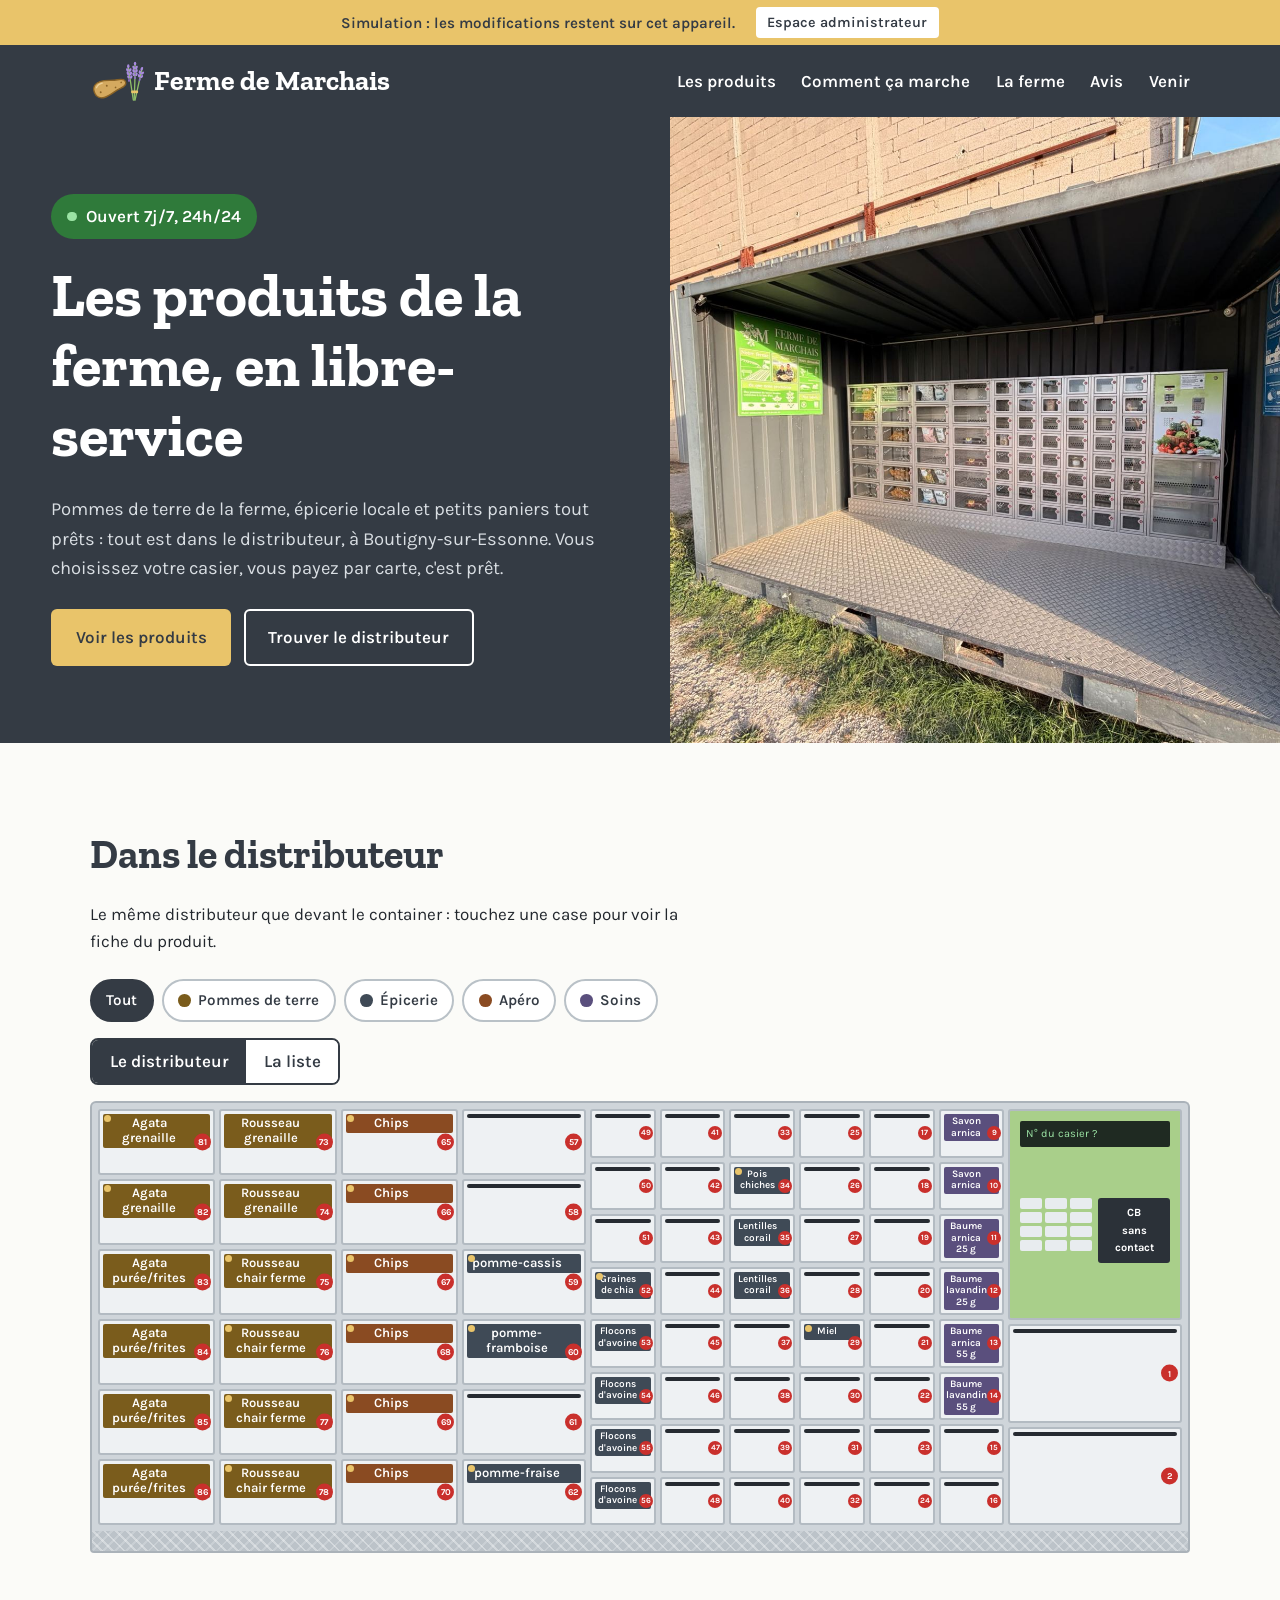
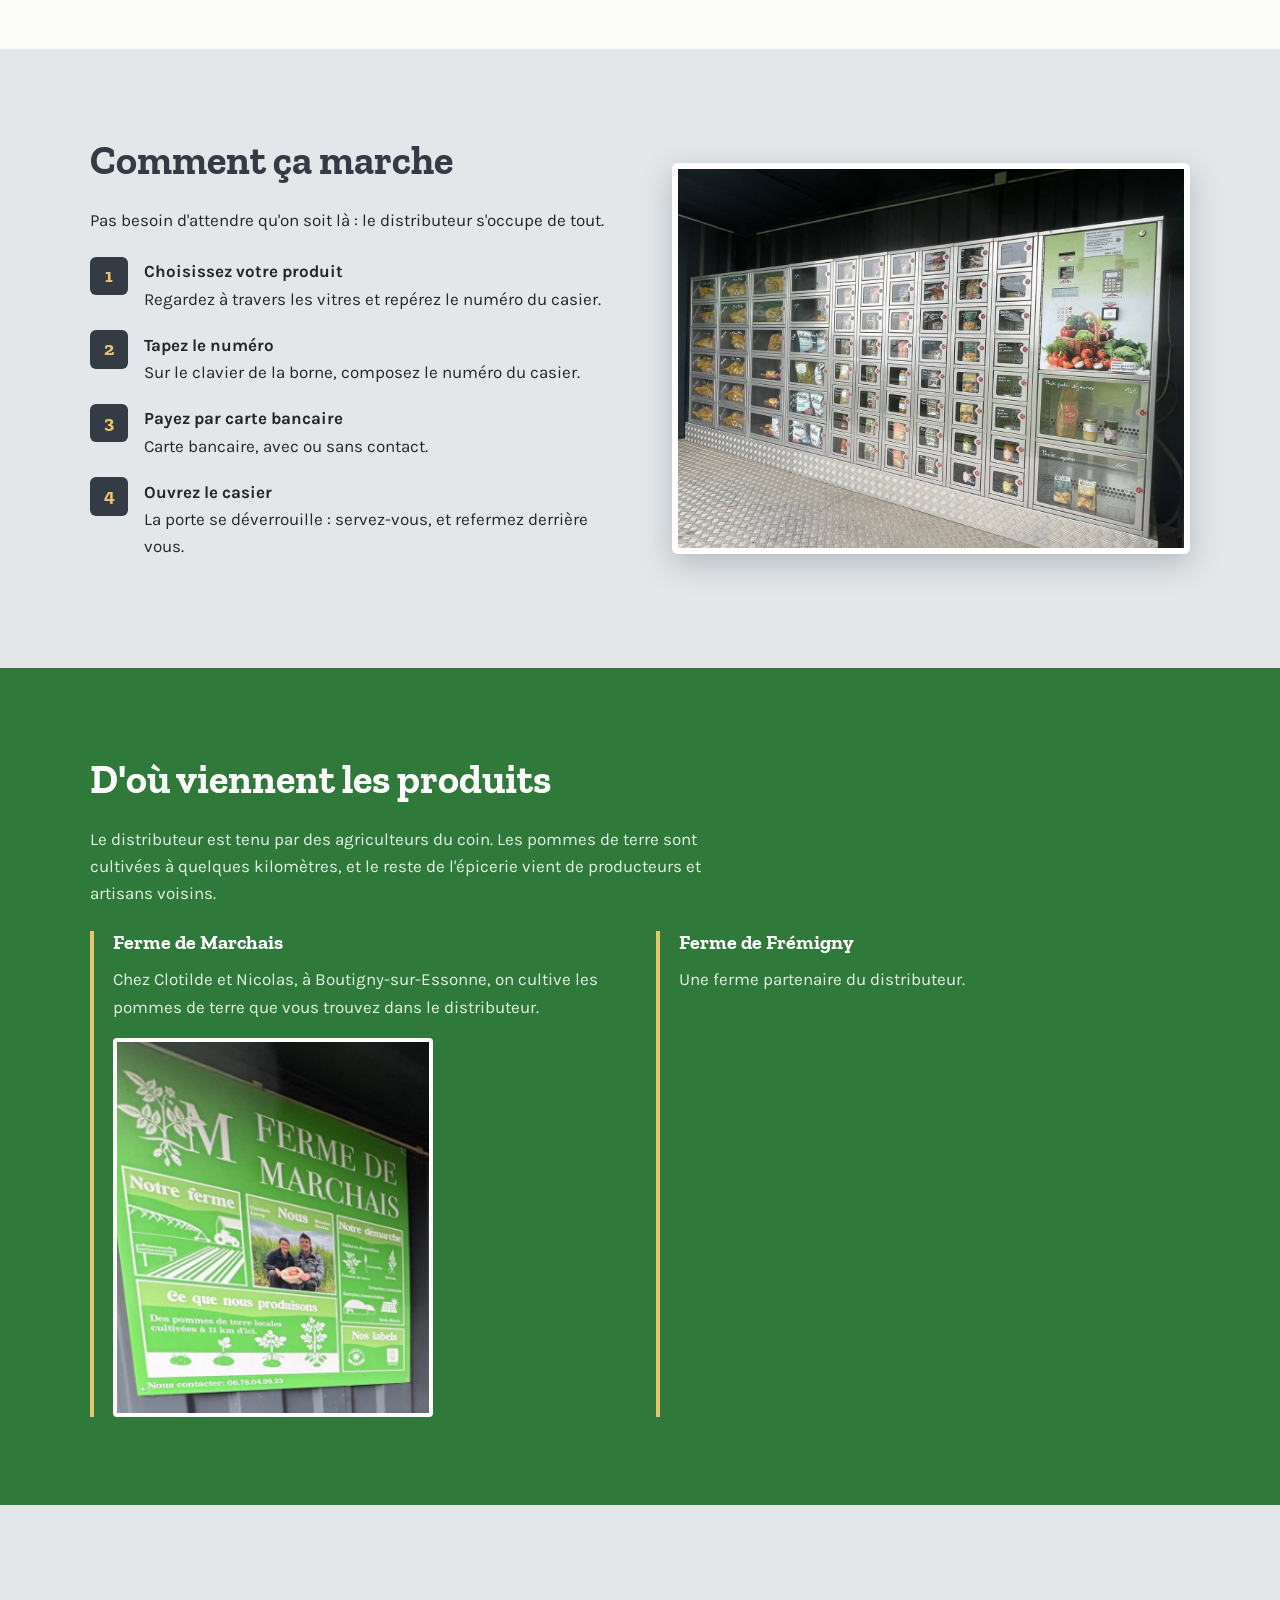
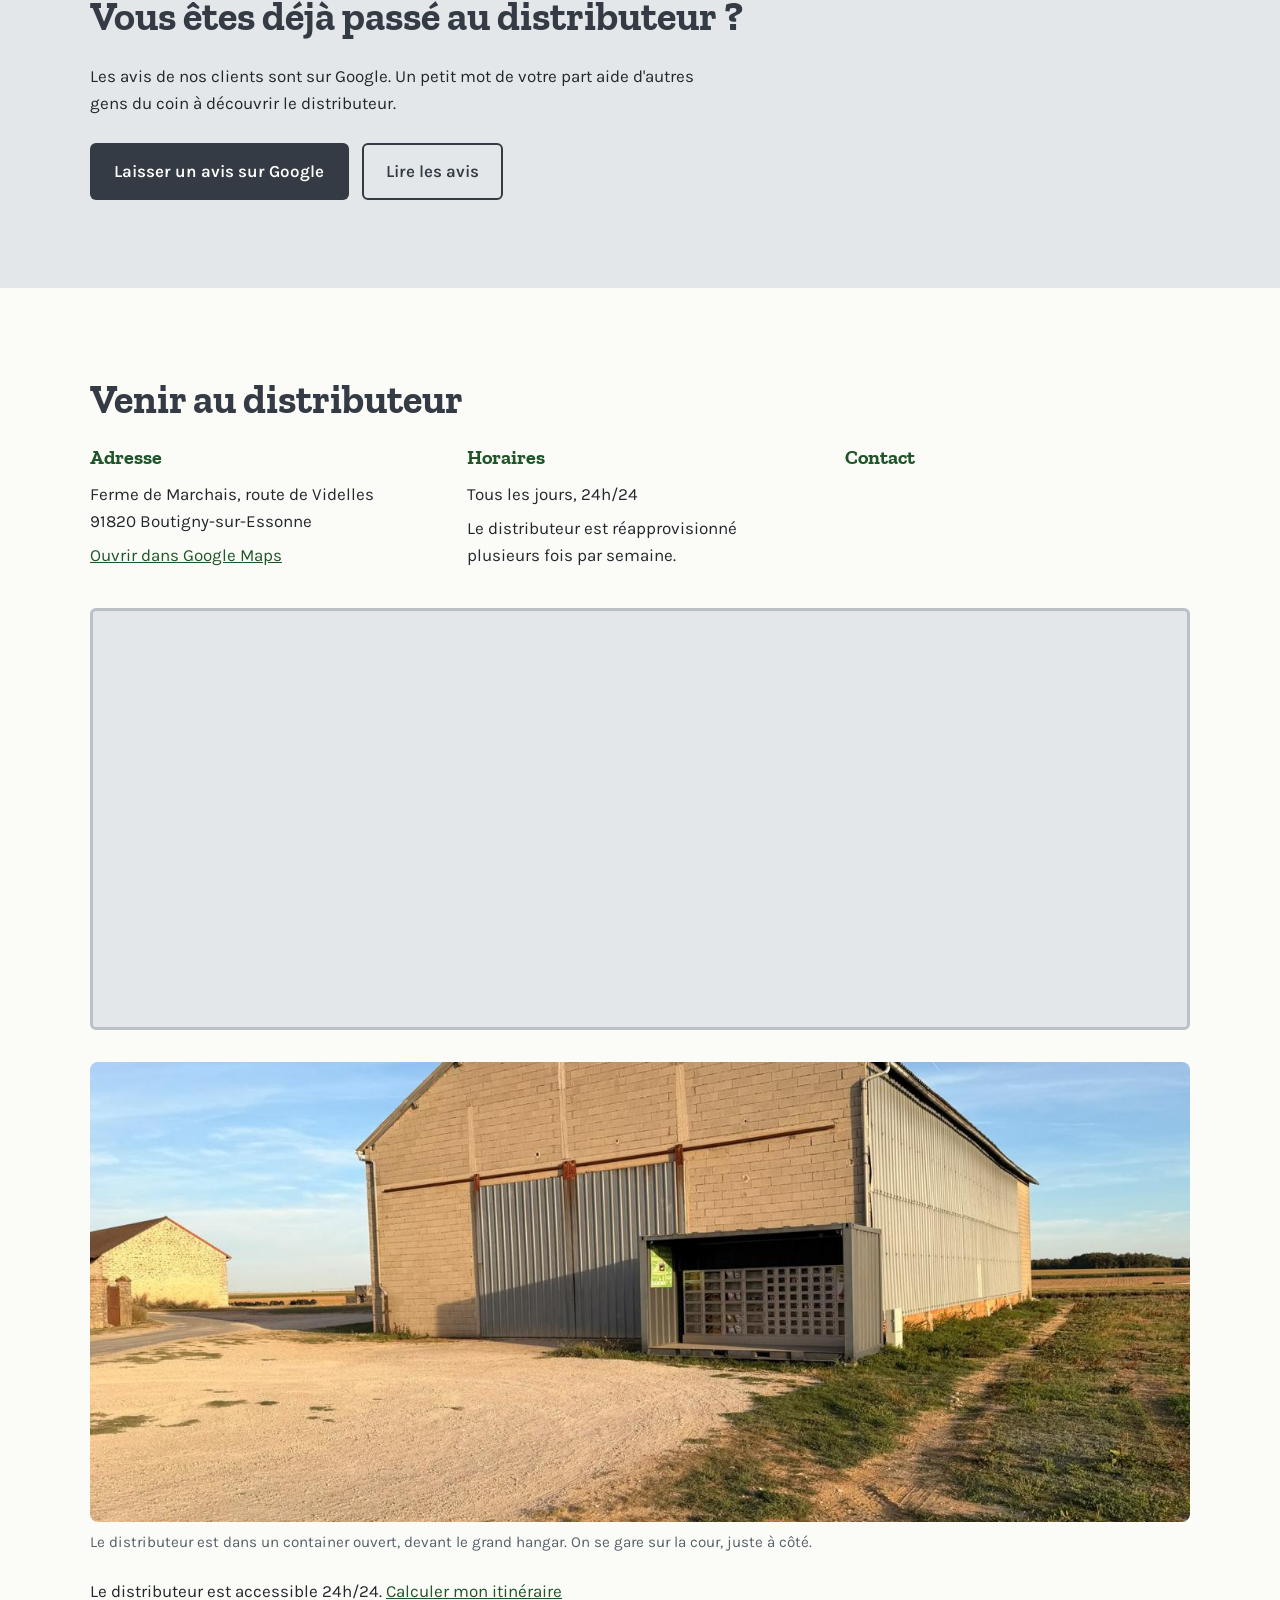
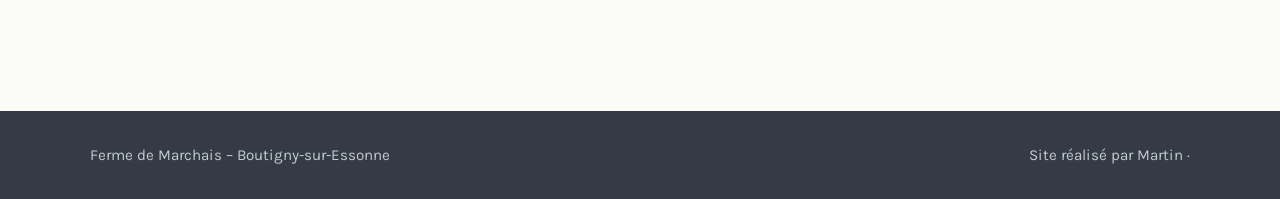
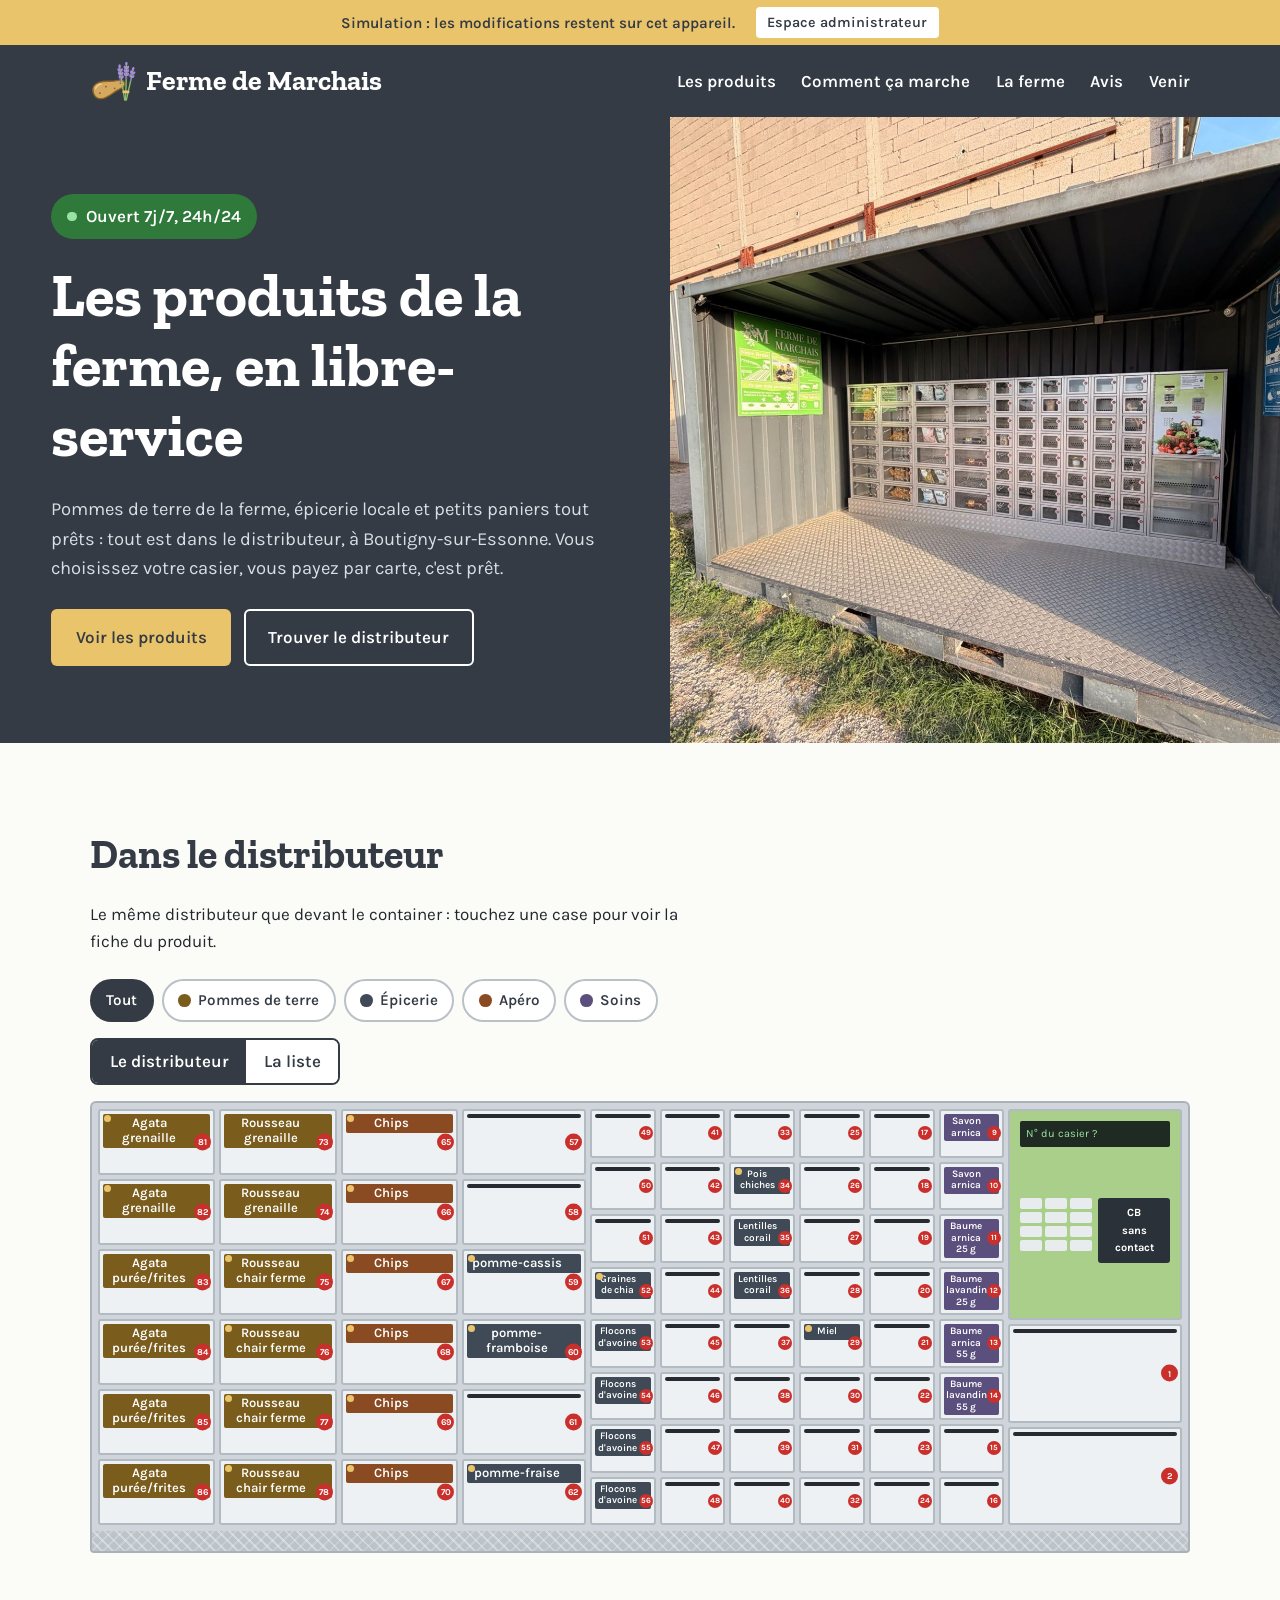
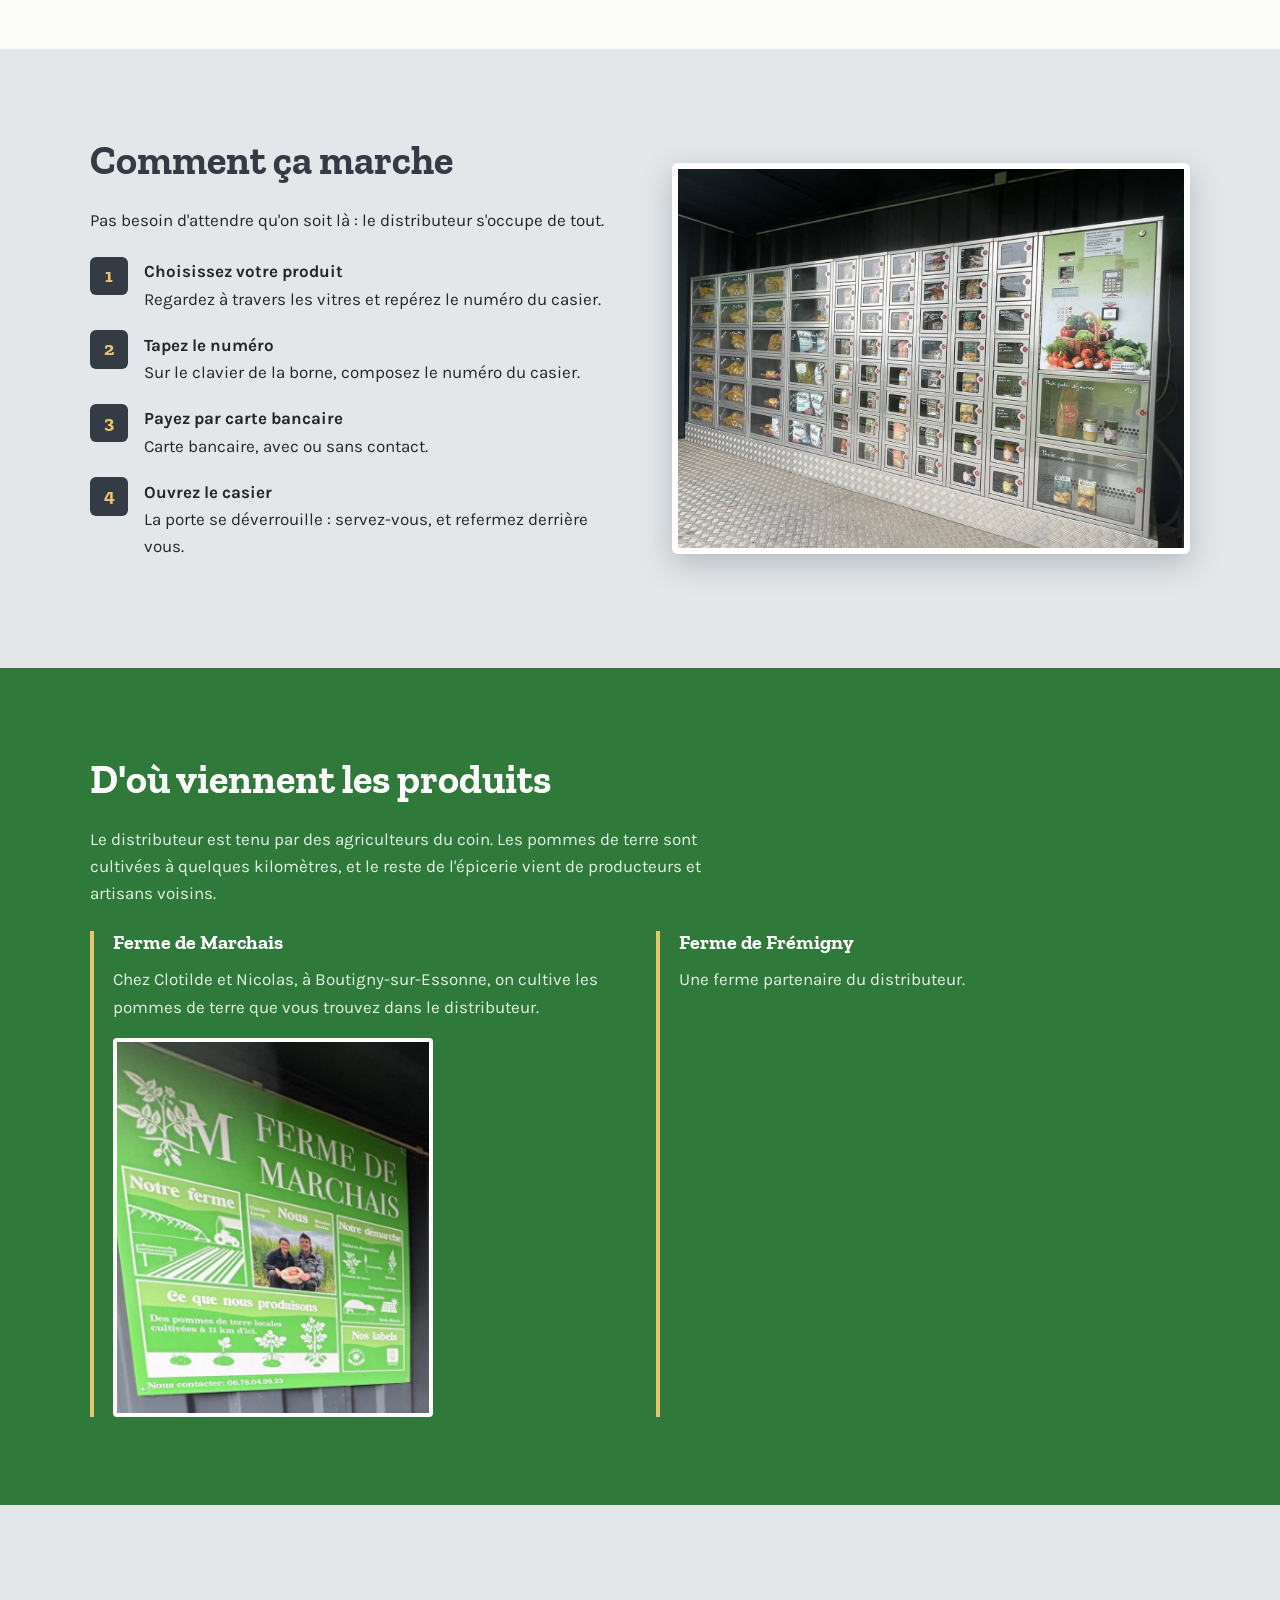
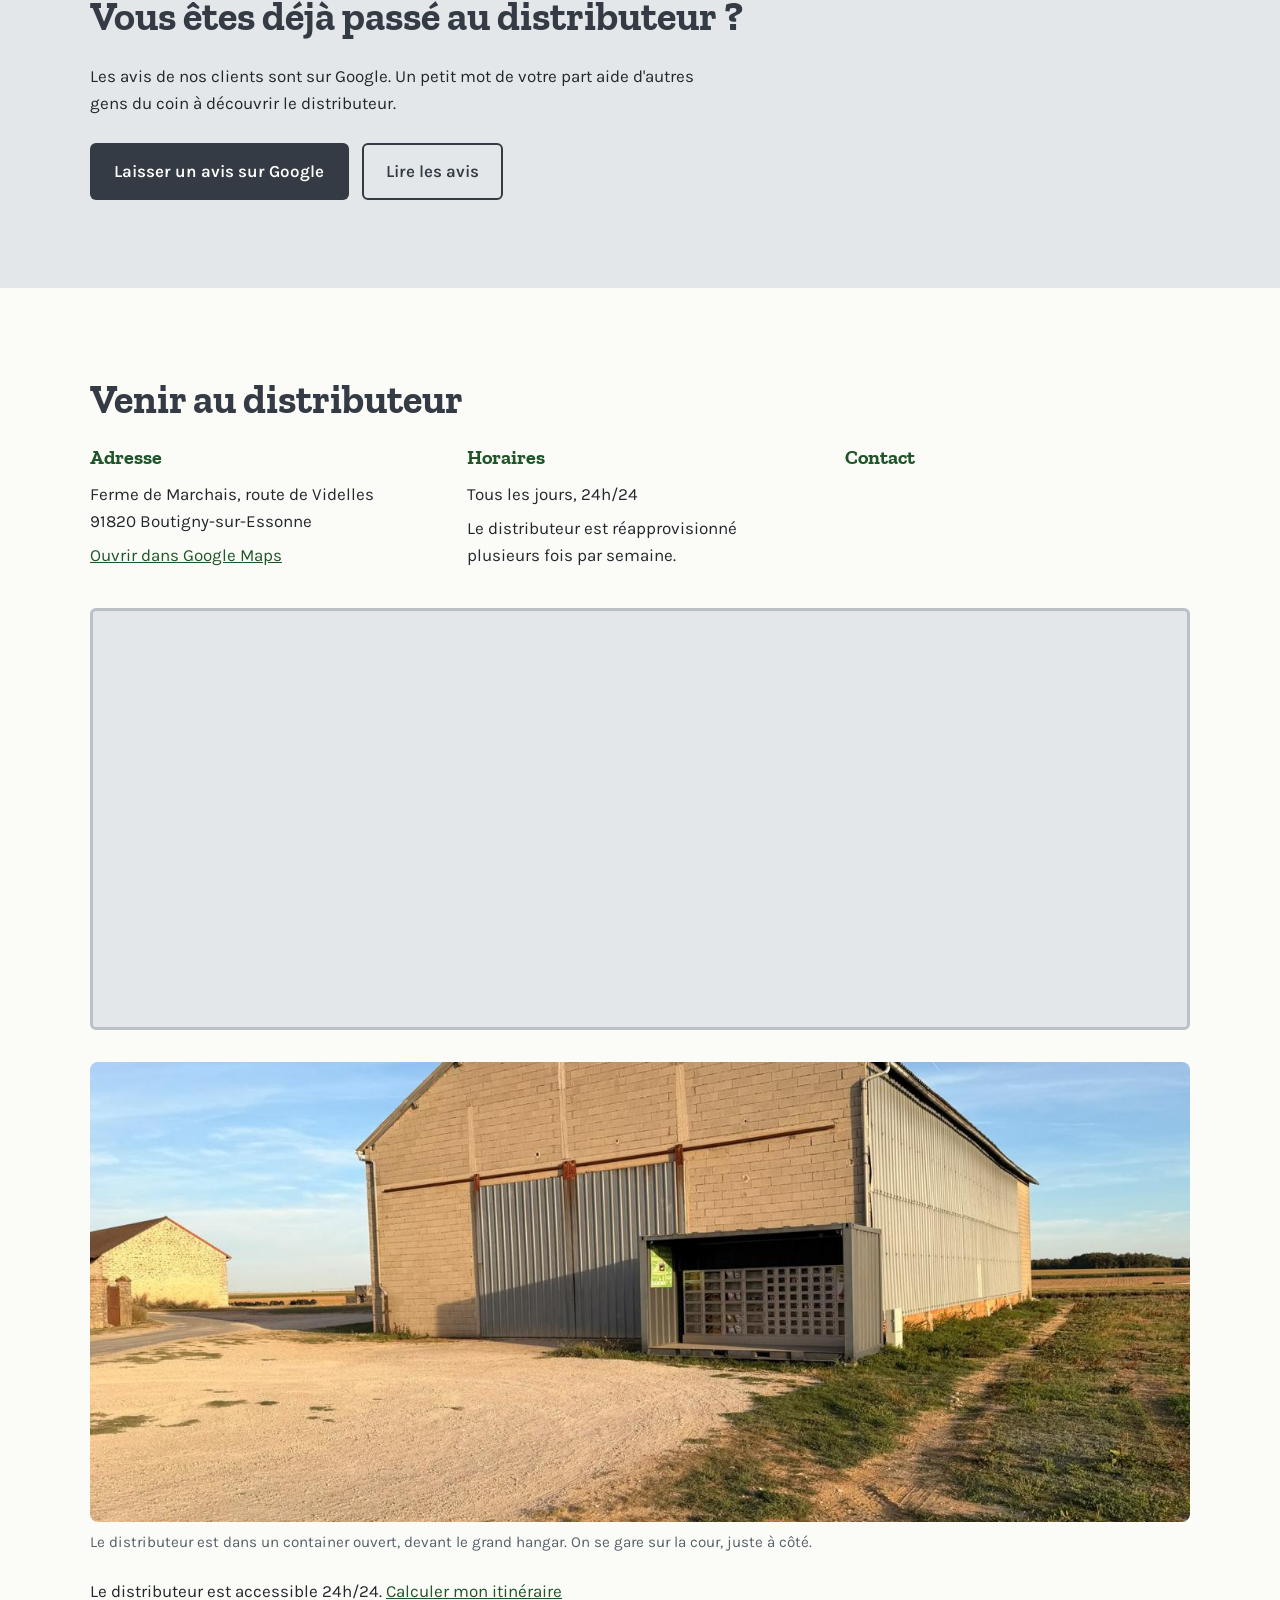
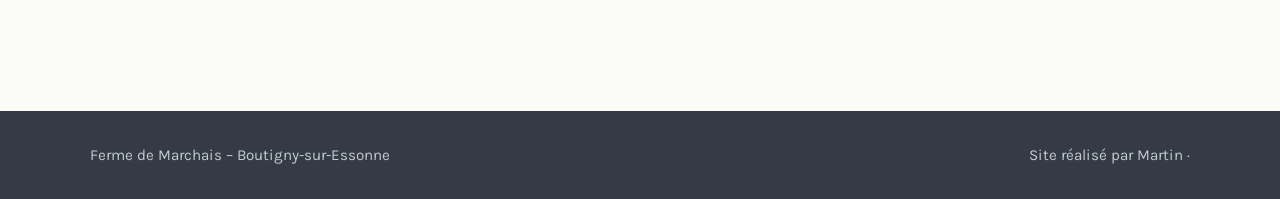
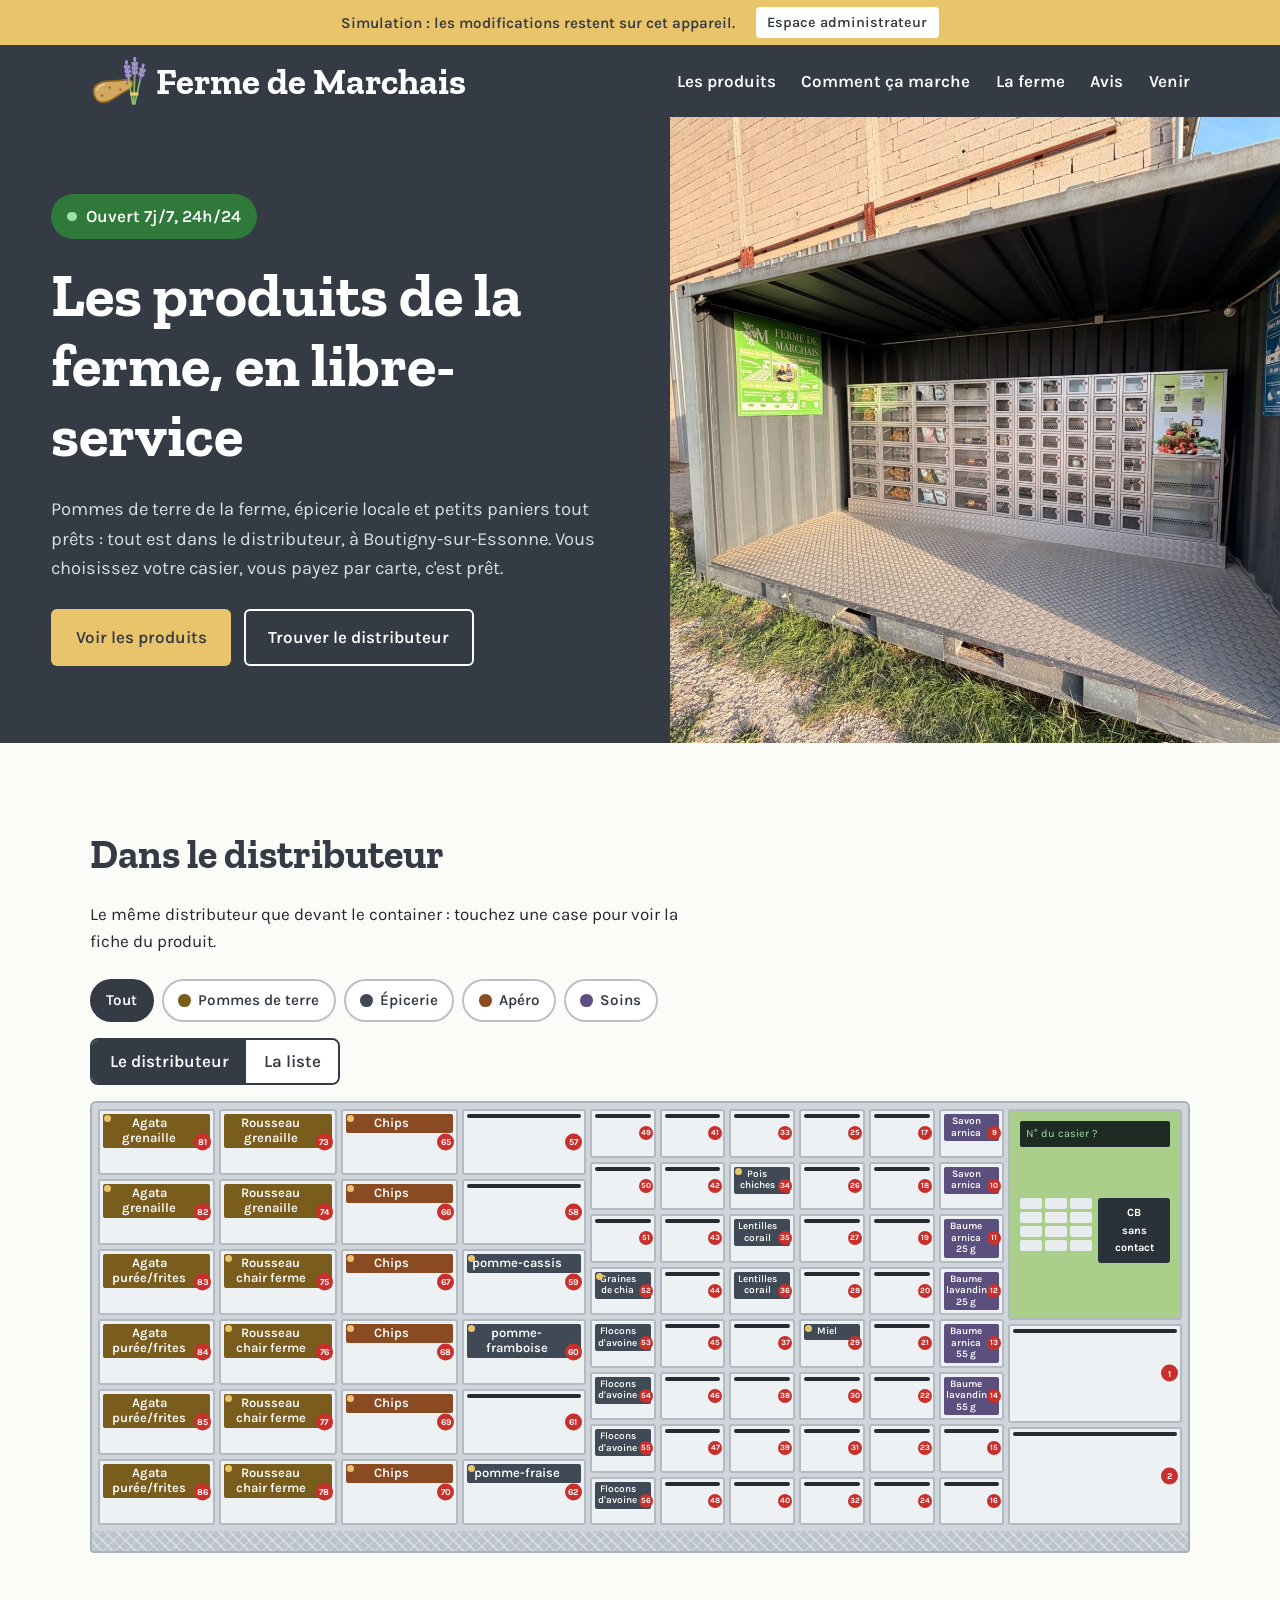
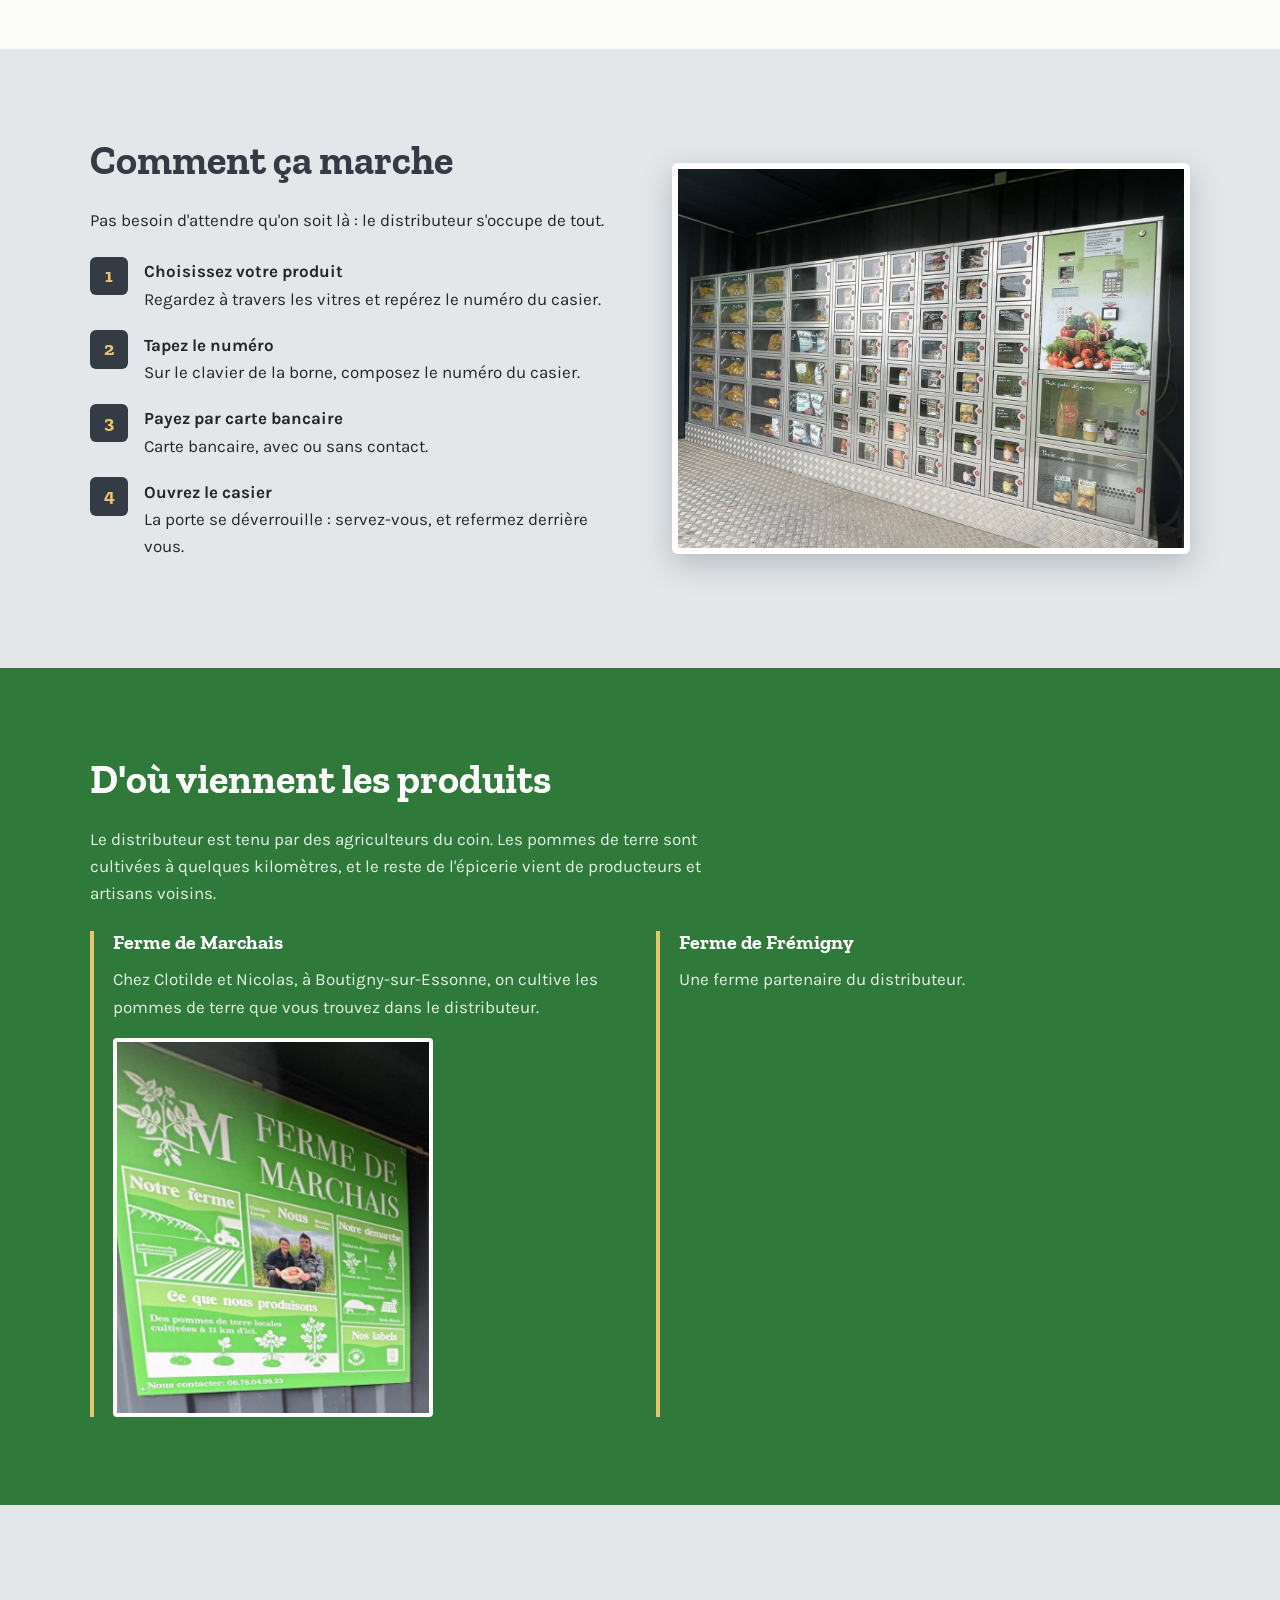
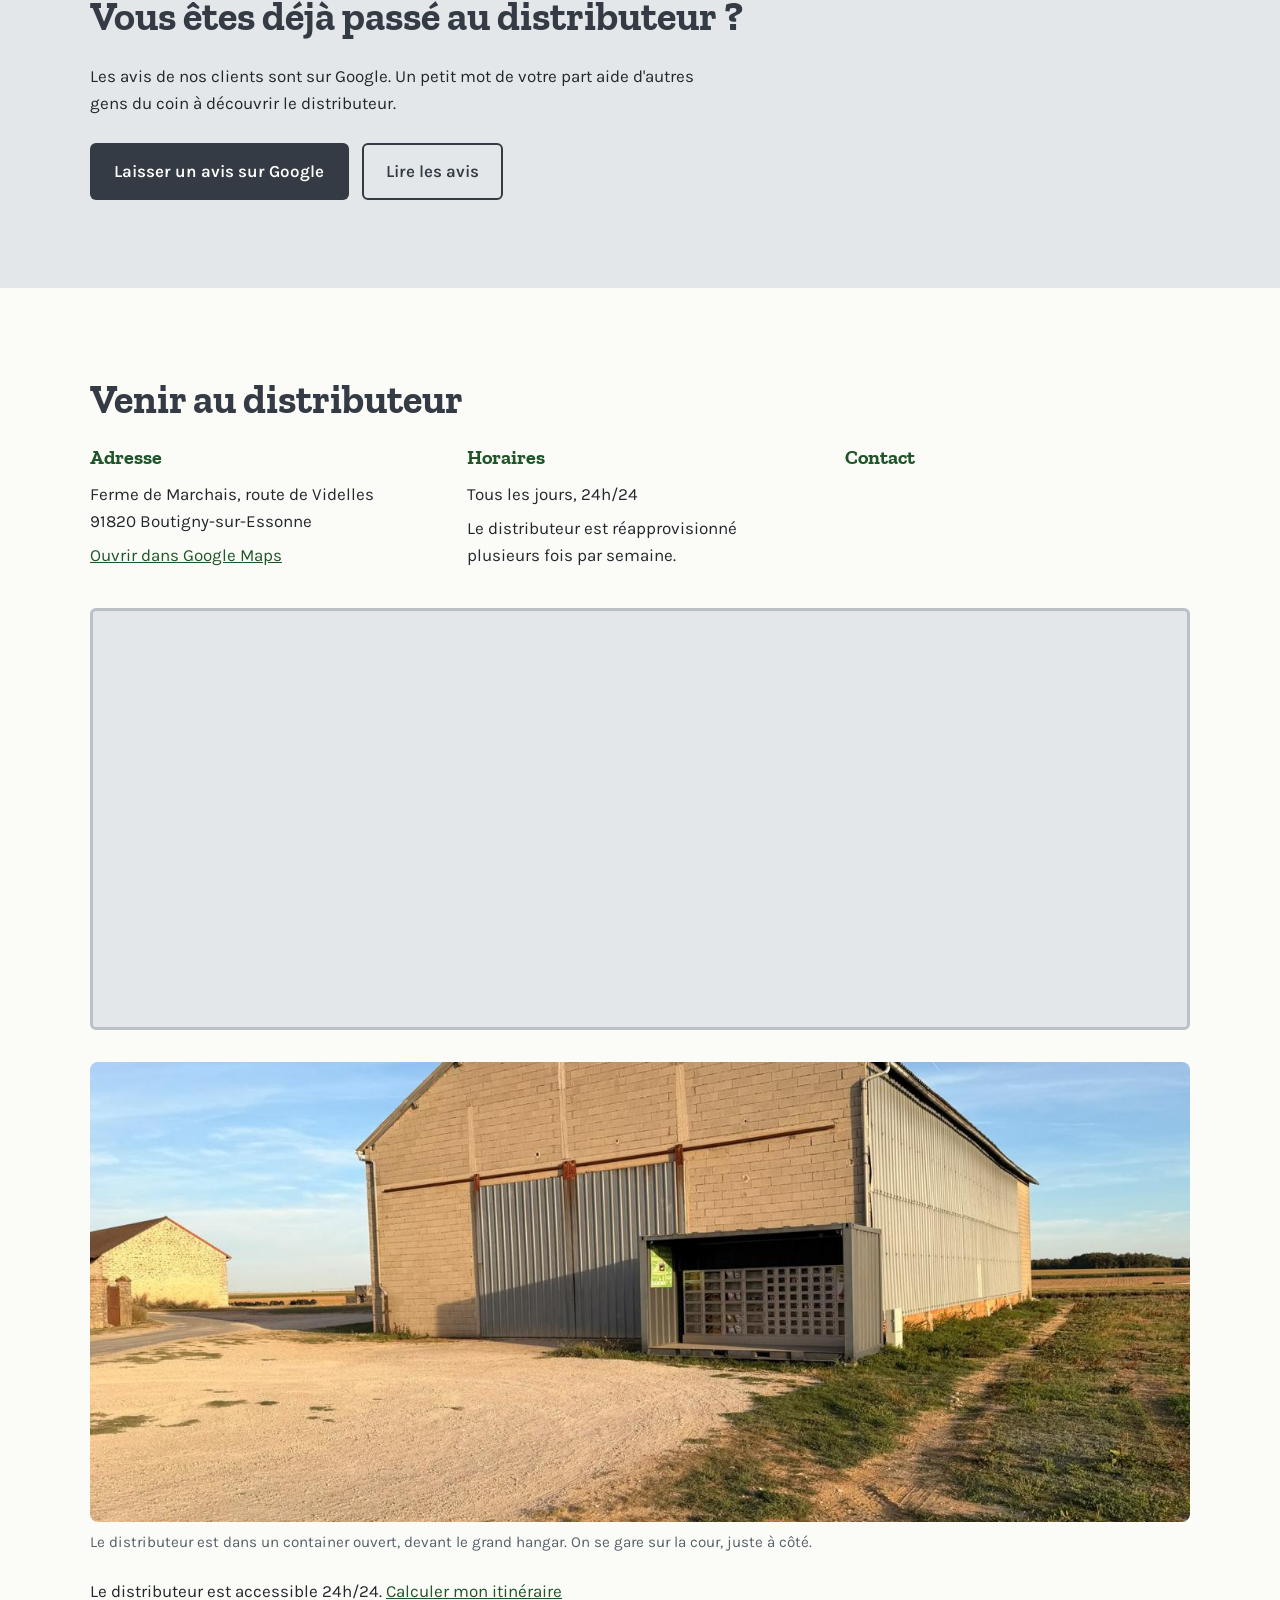
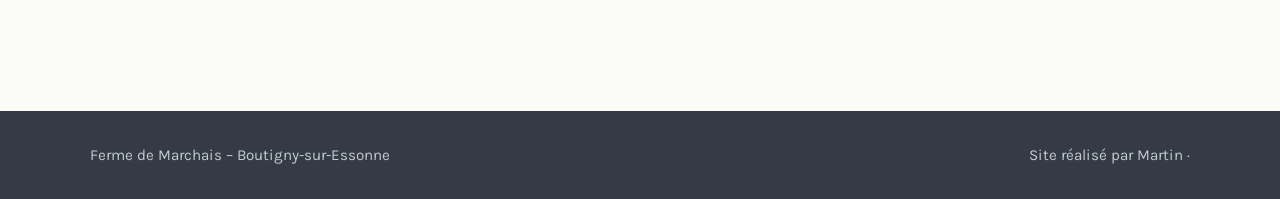
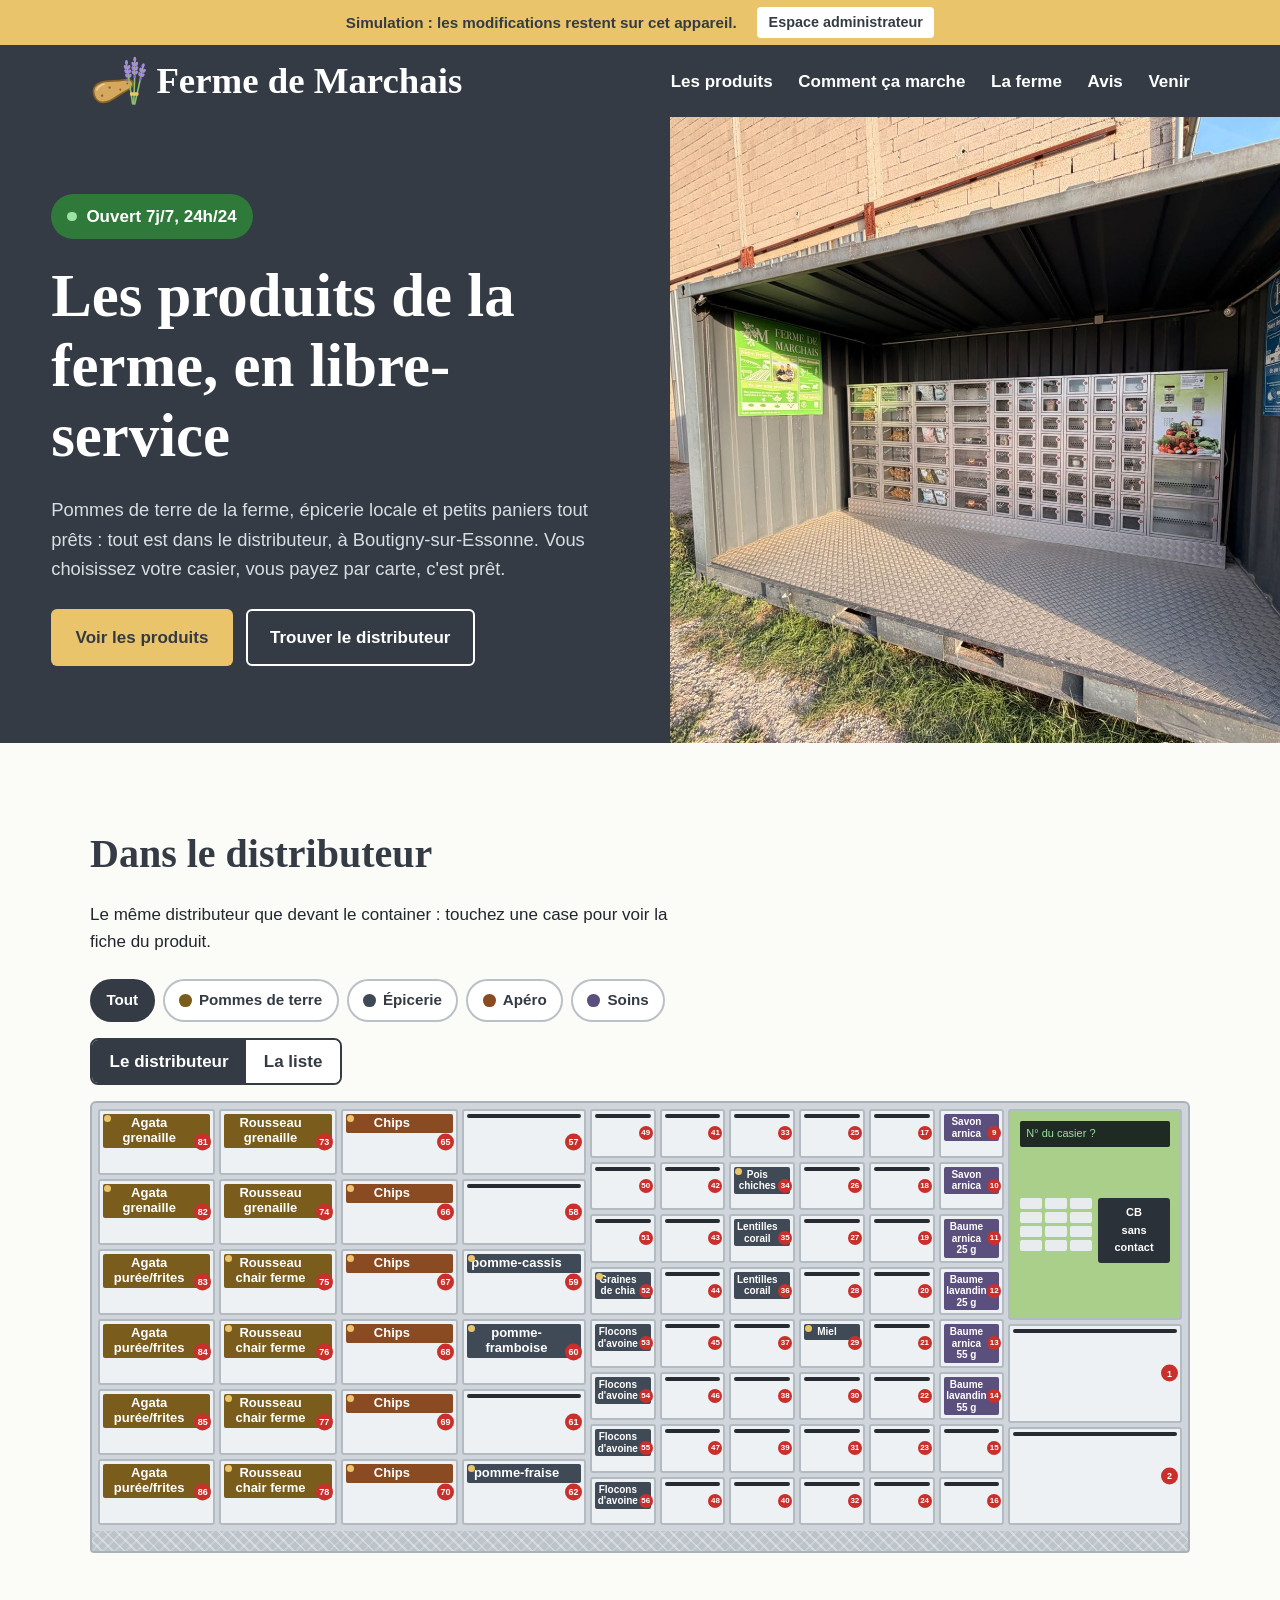
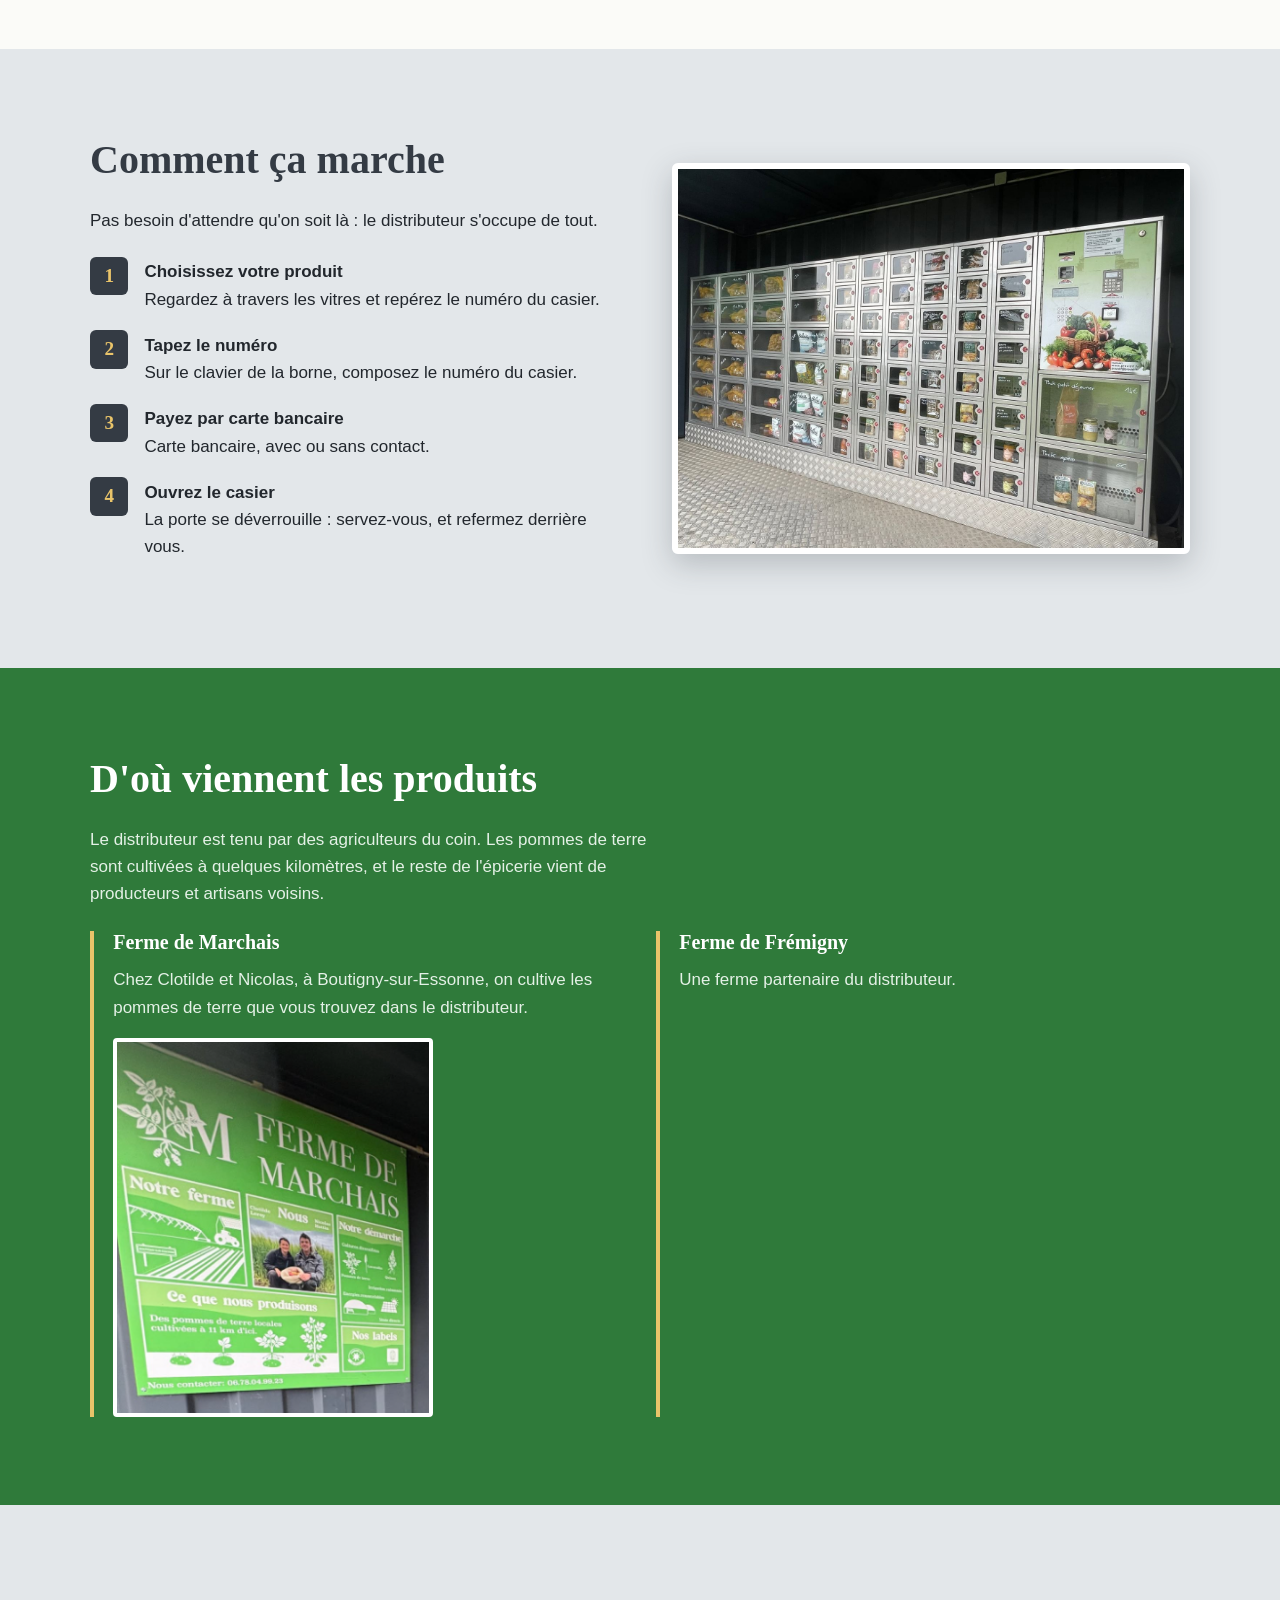
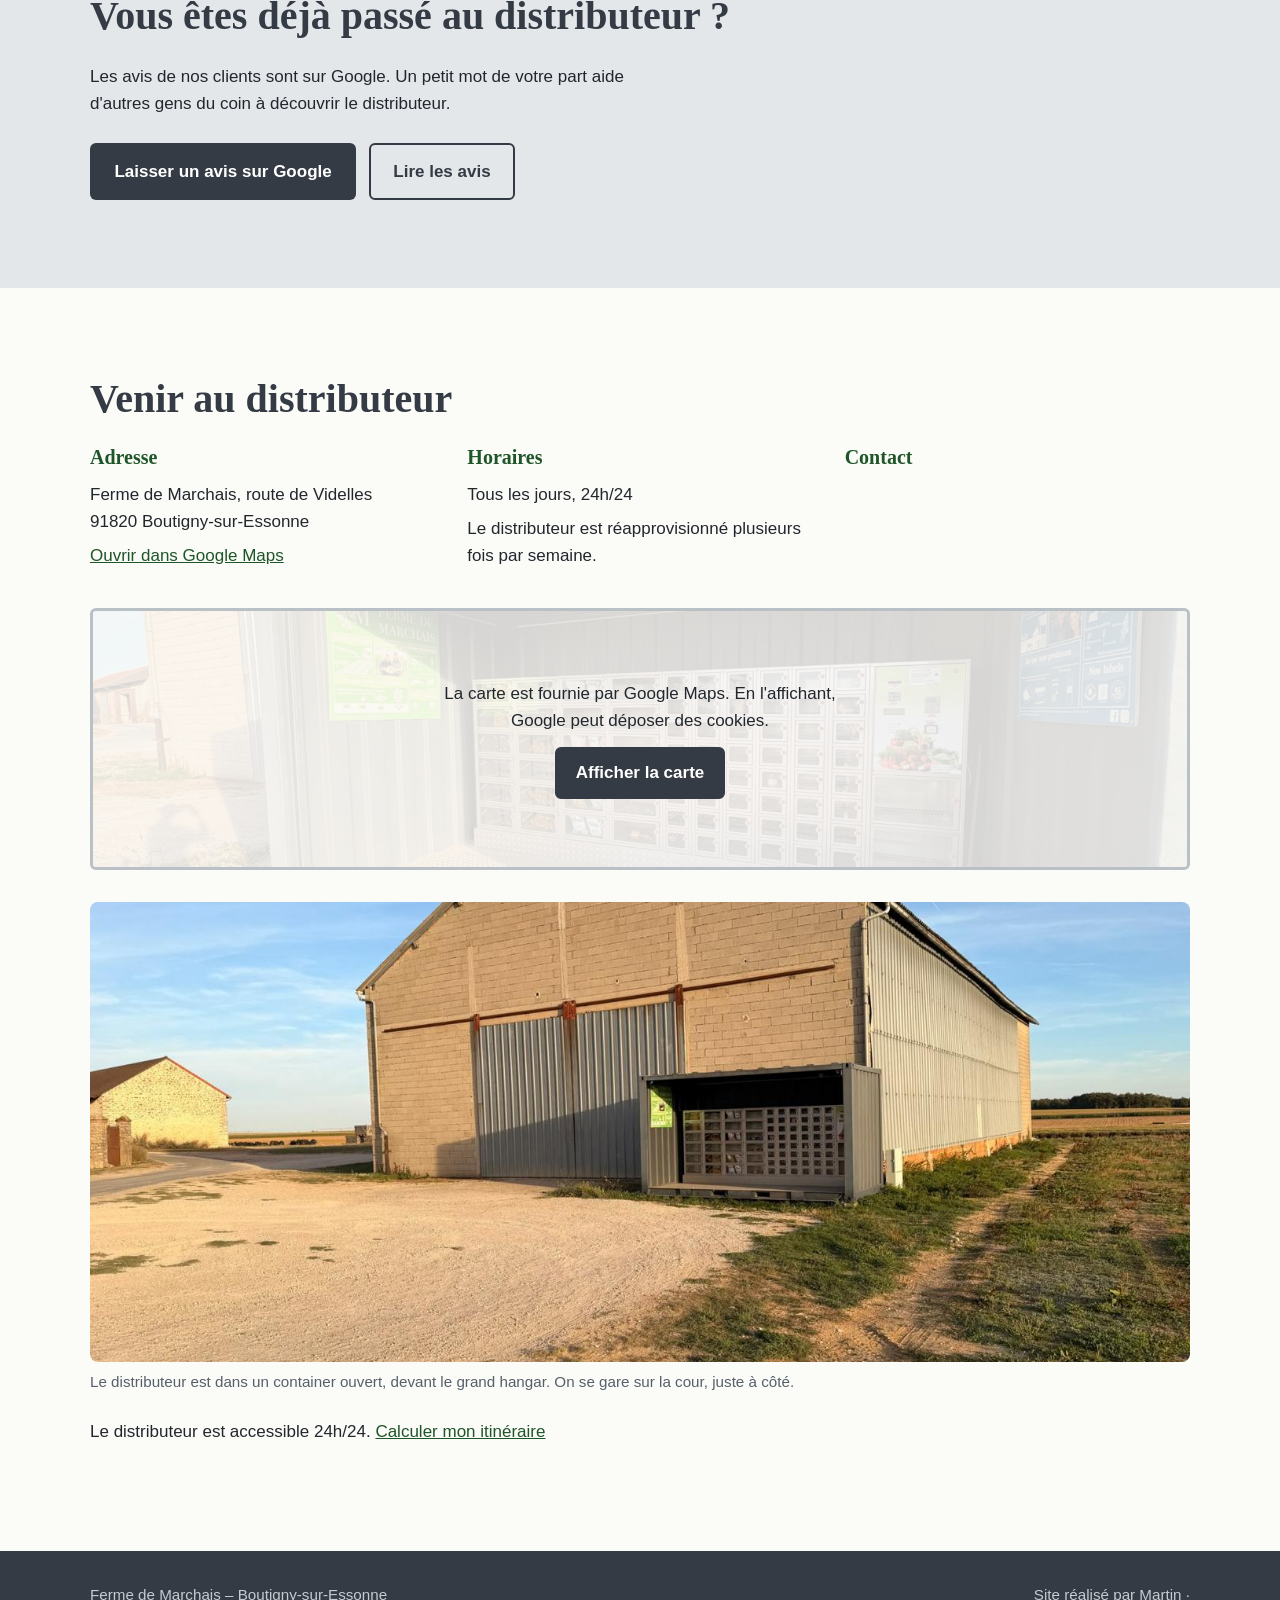
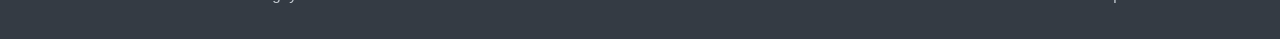
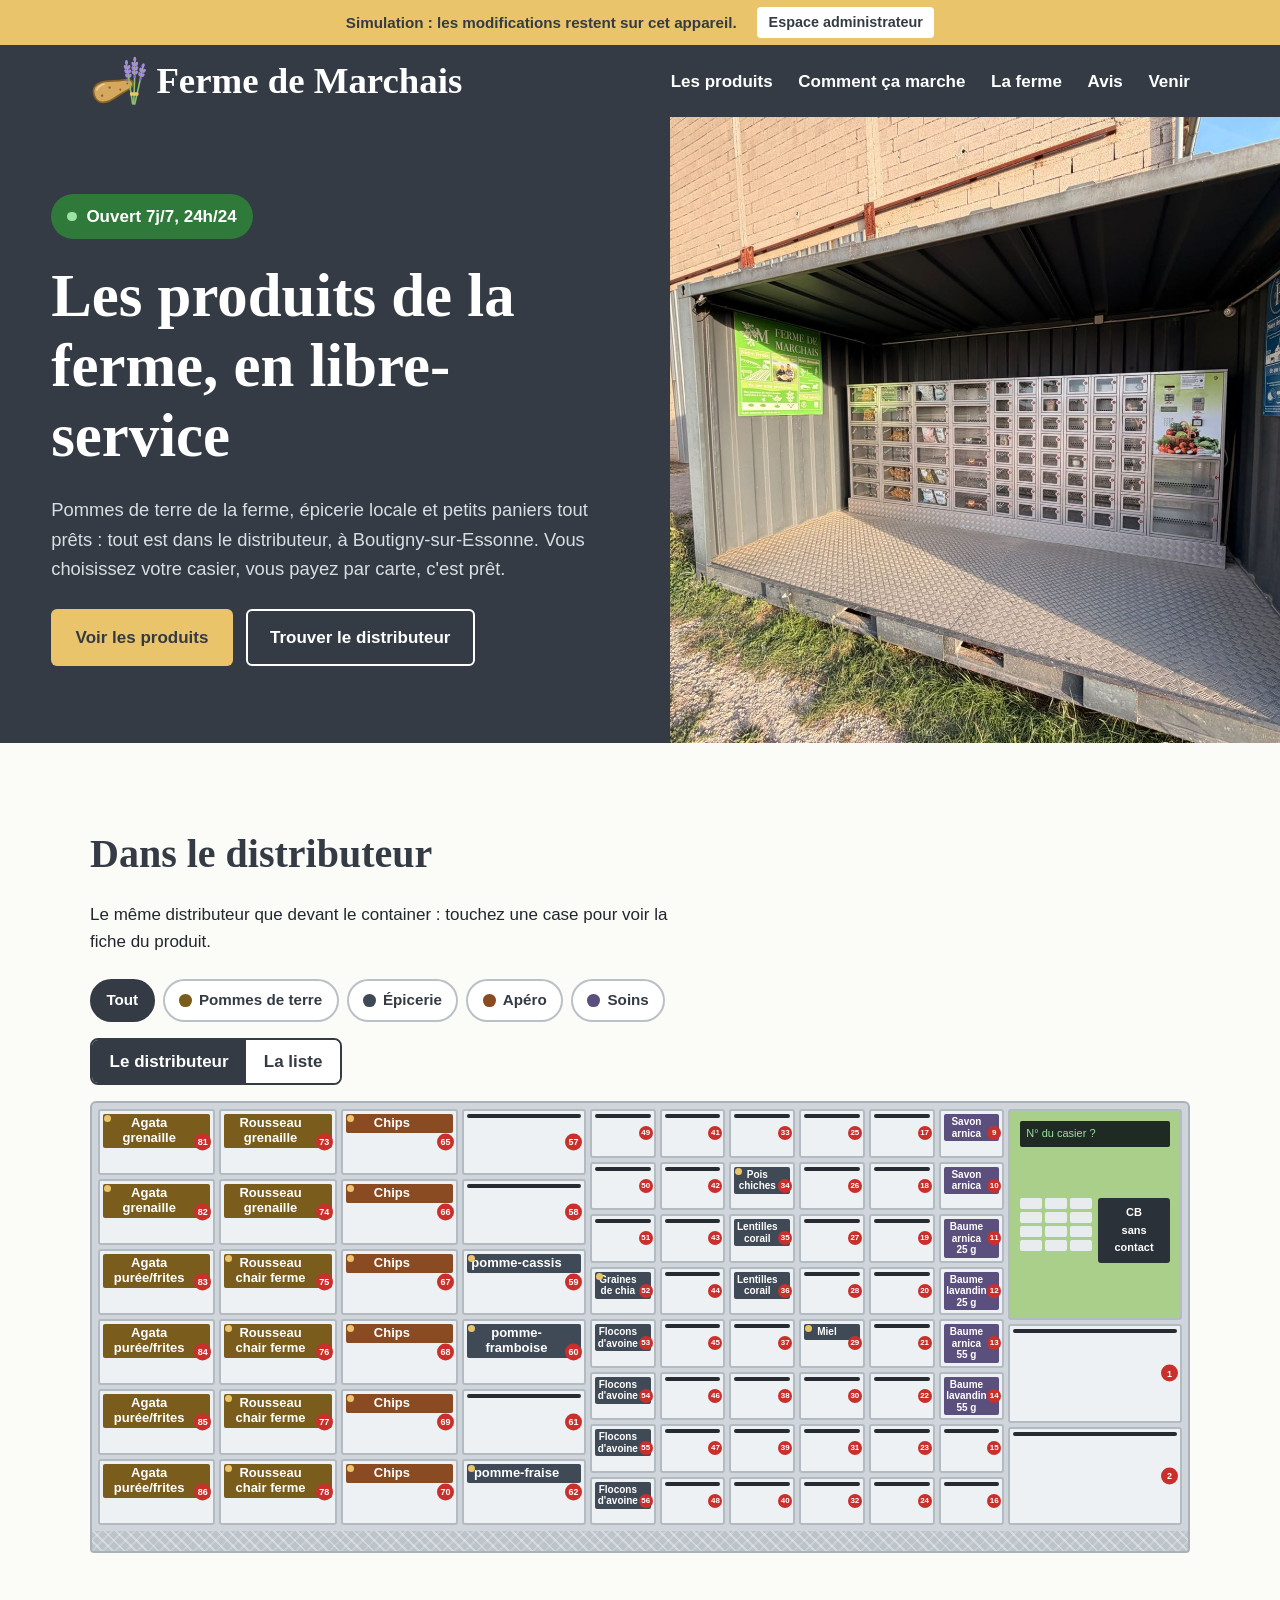
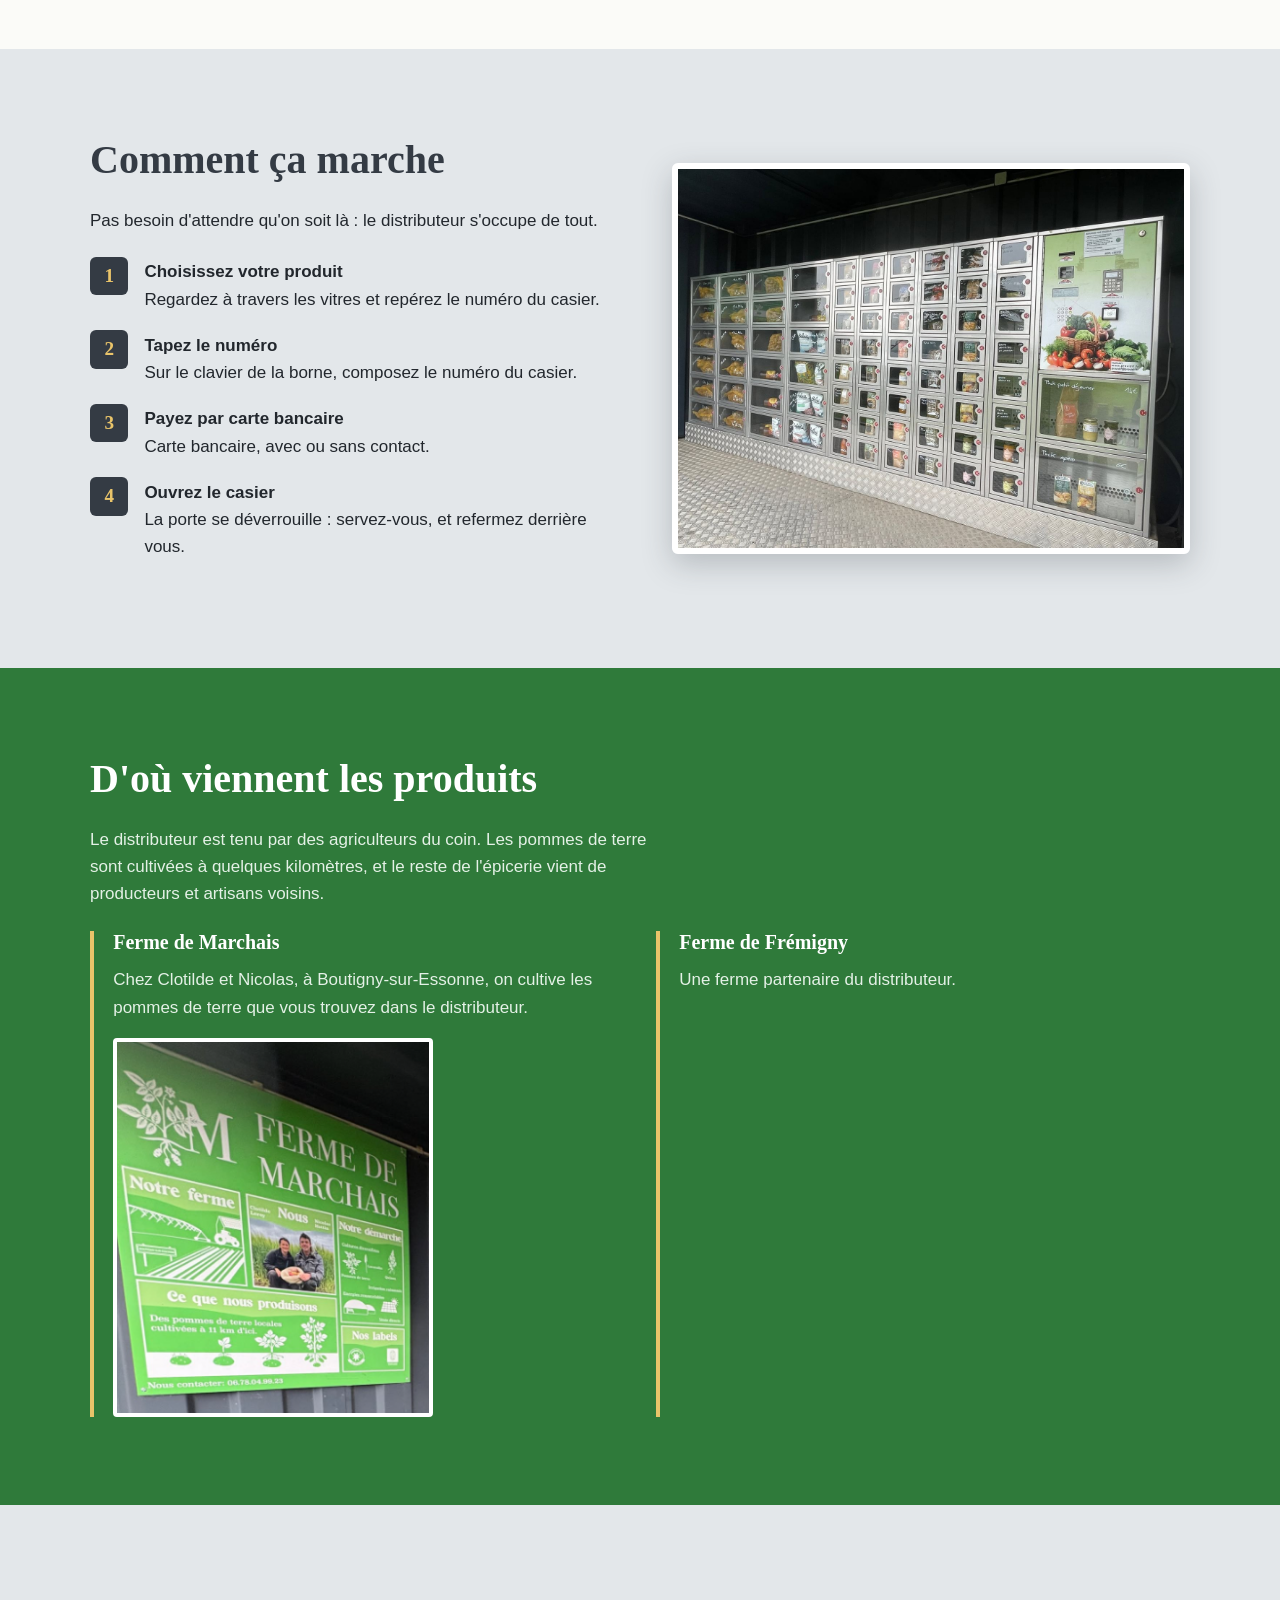
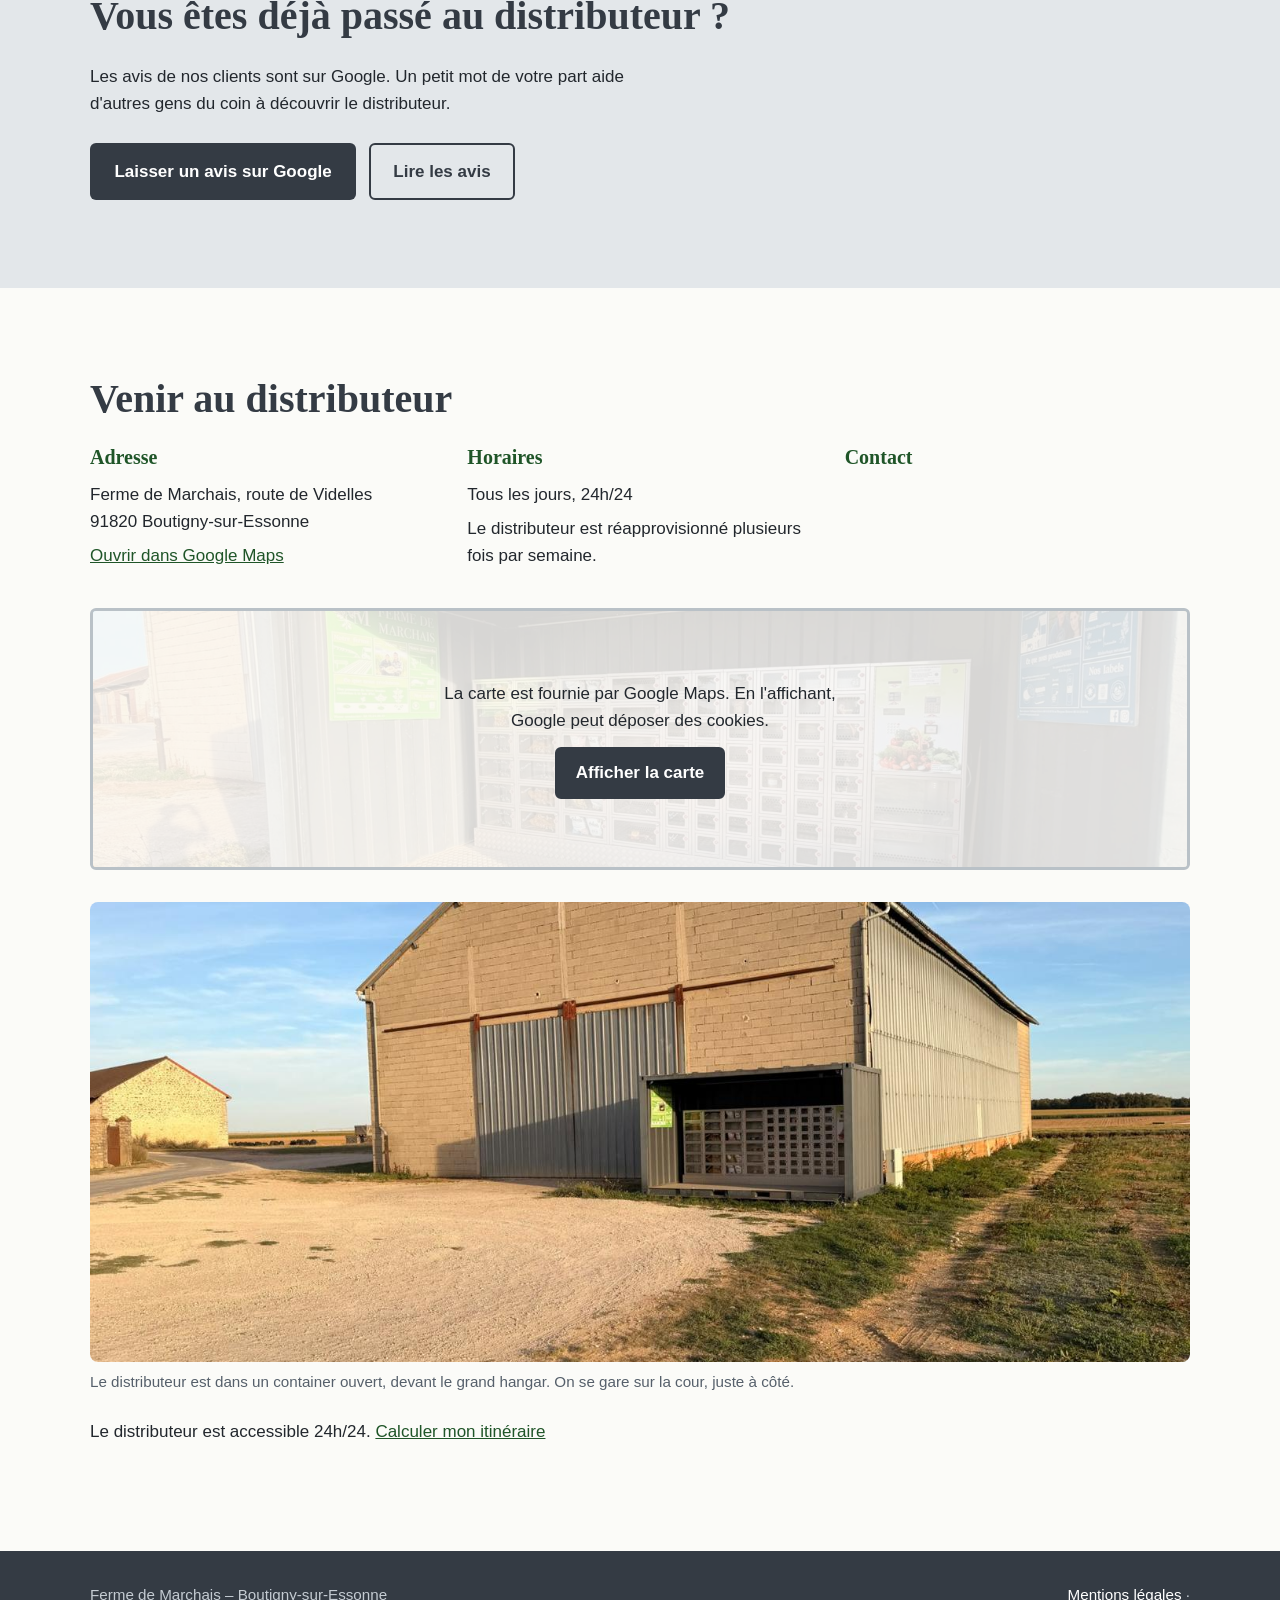
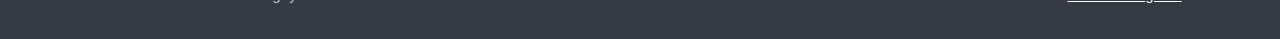
